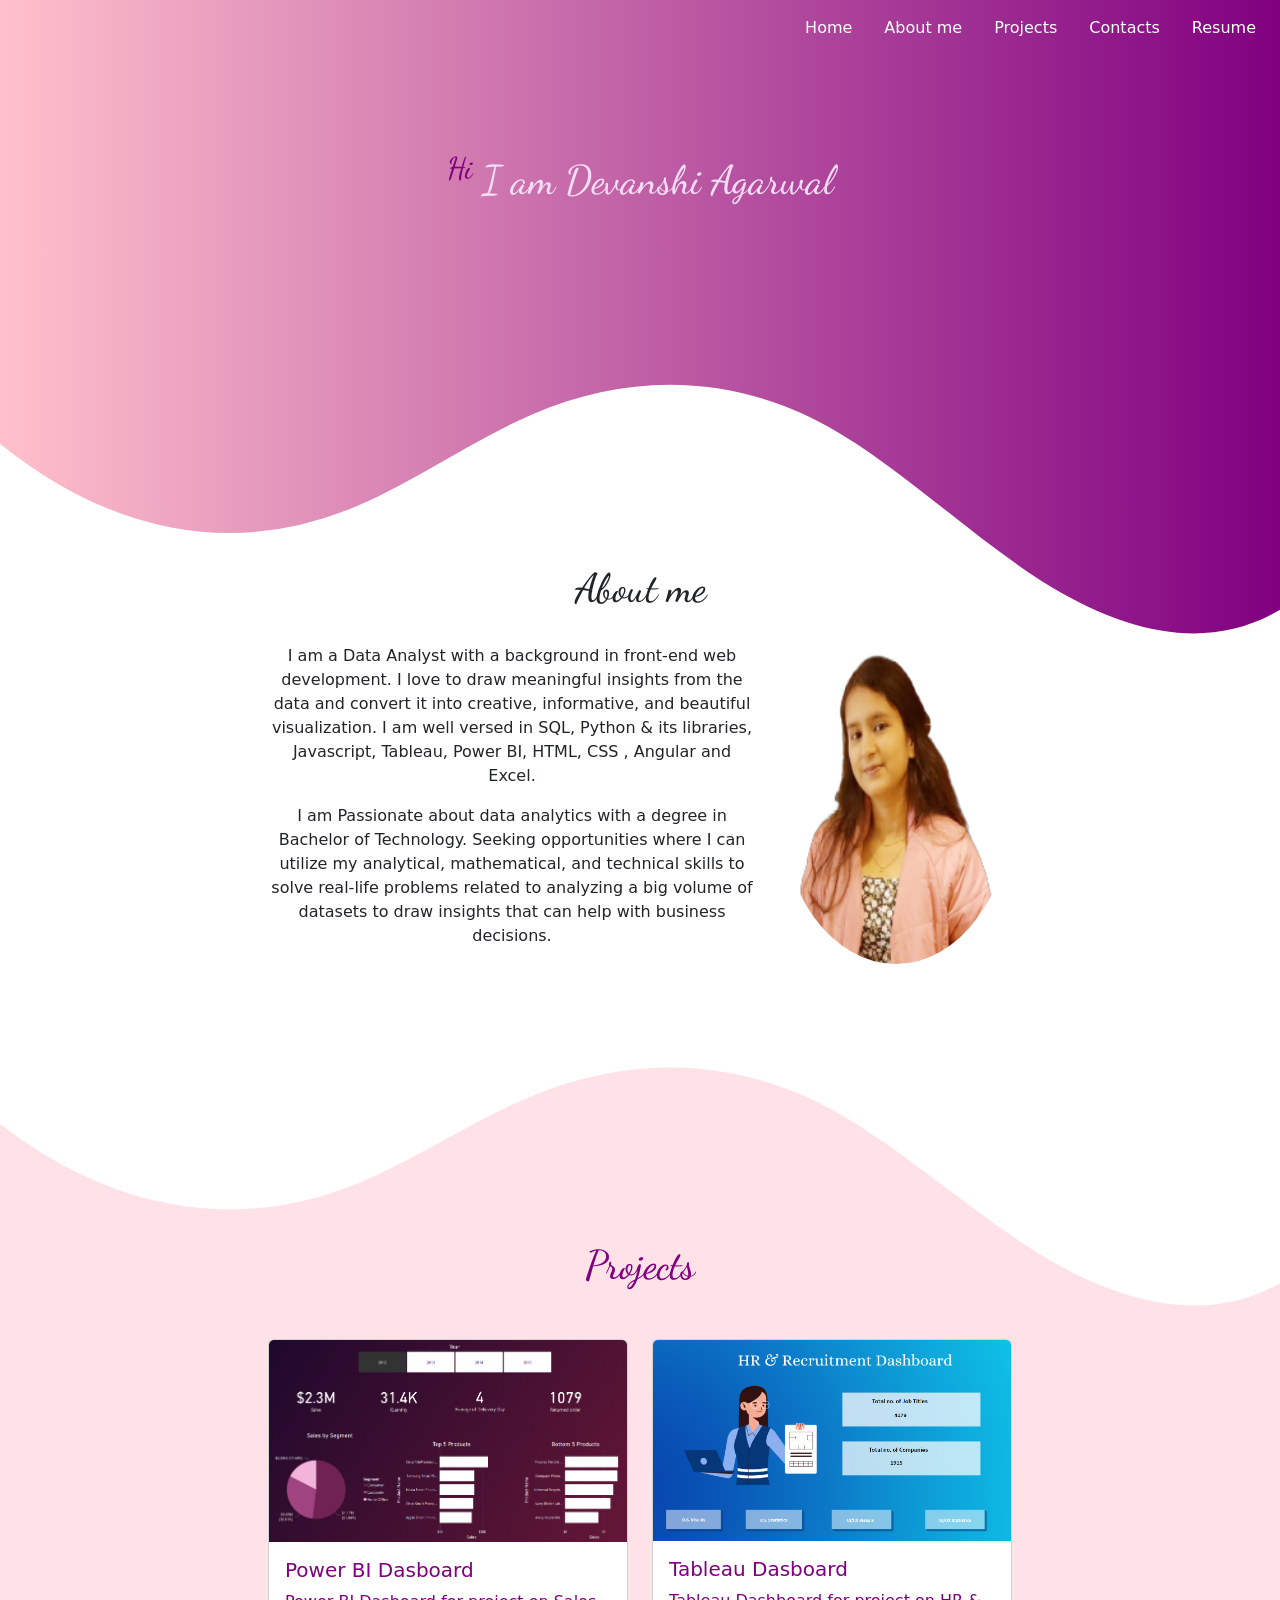
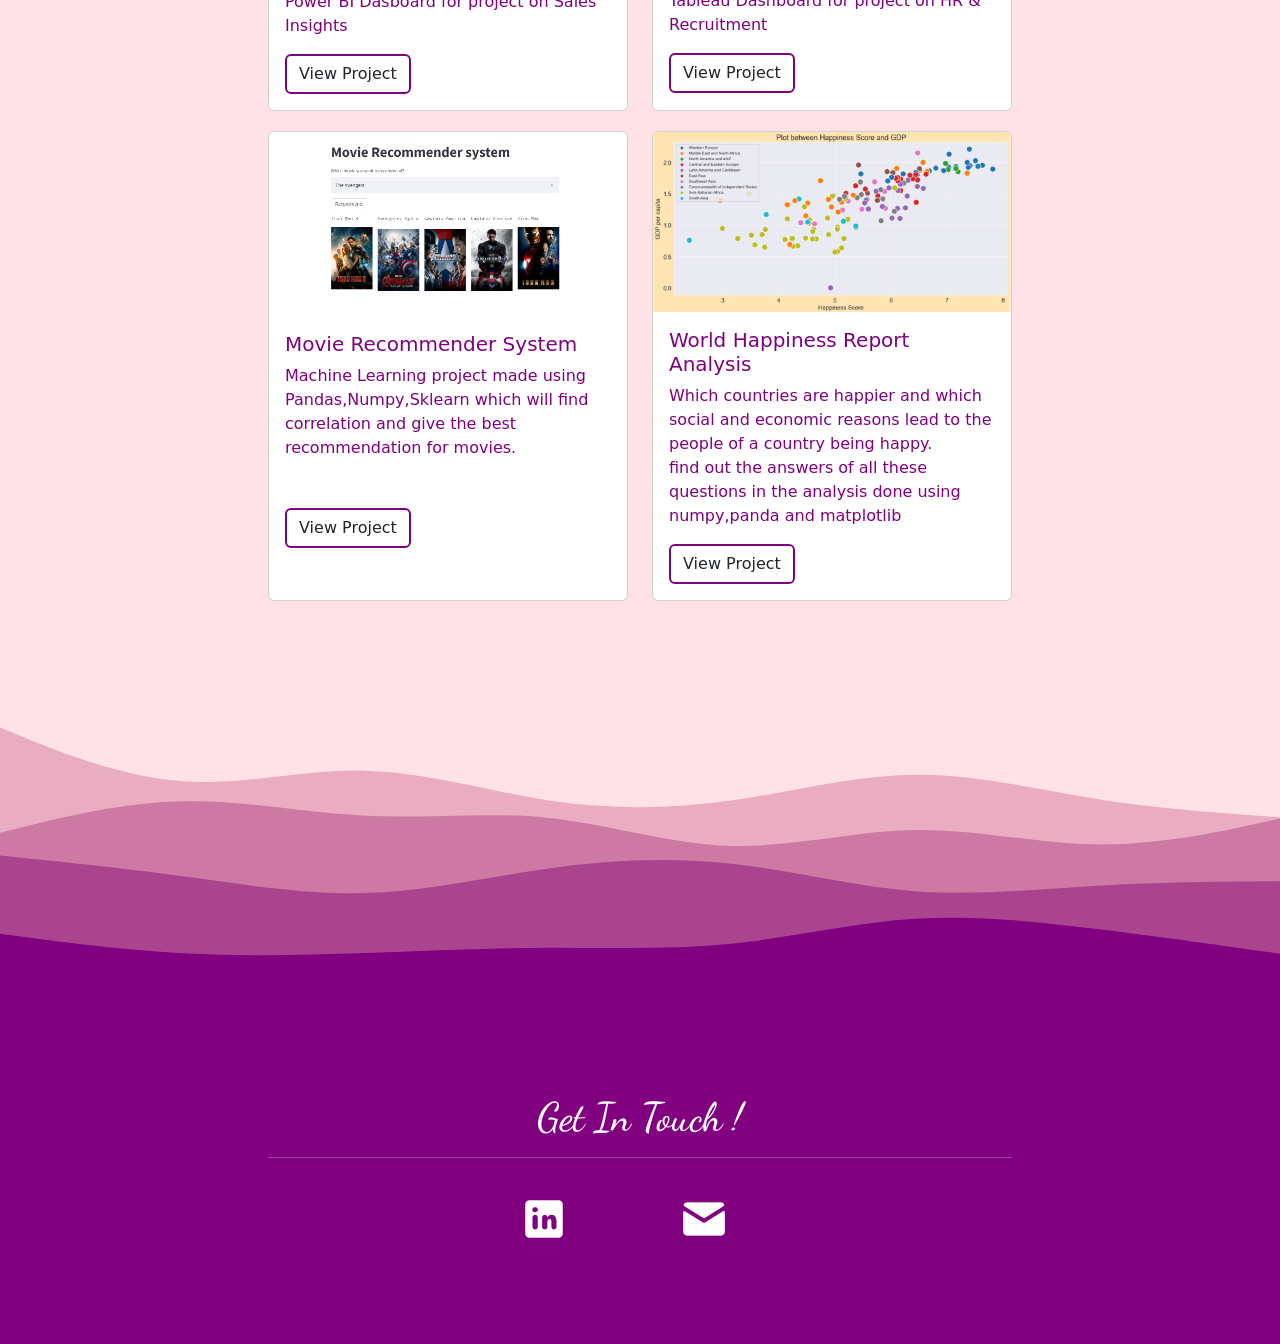
==== index.html @ b42342db "Initial Commit" ====
<!DOCTYPE html>
<html lang="en">
  <head>
    <meta charset="UTF-8" />
    <meta http-equiv="X-UA-Compatible" content="IE=edge" />
    <meta name="viewport" content="width=device-width, initial-scale=1.0" />
    <title>Document</title>
    <link href="https://cdn.jsdelivr.net/npm/bootstrap@5.1.3/dist/css/bootstrap.min.css" rel="stylesheet"
    integrity="sha384-1BmE4kWBq78iYhFldvKuhfTAU6auU8tT94WrHftjDbrCEXSU1oBoqyl2QvZ6jIW3" crossorigin="anonymous" />
    <link rel="preconnect" href="https://fonts.googleapis.com">
    <link rel="preconnect" href="https://fonts.gstatic.com" crossorigin>
    <link href="https://fonts.googleapis.com/css2?family=Poppins:wght@500&display=swap" rel="stylesheet">
    <link rel="stylesheet" href="style1.css">
    <link rel="preconnect" href="https://fonts.googleapis.com">
    <link rel="preconnect" href="https://fonts.gstatic.com" crossorigin>
    <link href="https://fonts.googleapis.com/css2?family=Lobster&display=swap" rel="stylesheet">
    <link rel="preconnect" href="https://fonts.googleapis.com">
    <link rel="preconnect" href="https://fonts.gstatic.com" crossorigin>
    <link href="https://fonts.googleapis.com/css2?family=Dancing+Script:wght@600&display=swap" rel="stylesheet">
    <link rel="preconnect" href="https://fonts.googleapis.com">
    <link rel="preconnect" href="https://fonts.googleapis.com">
    <link rel="preconnect" href="https://fonts.googleapis.com">
    <link rel="preconnect" href="https://fonts.googleapis.com">
<link rel="preconnect" href="https://fonts.gstatic.com" crossorigin>
<link href="https://fonts.googleapis.com/css2?family=Bungee&family=Mukta:wght@200&display=swap" rel="stylesheet">
  </head>
  <body>

    <nav id="navbar-example2" class="navbar navbar-expand-lg navbar-light bg-light  purple " style="color: black;">

        <button class="navbar-toggler" type="button" data-bs-toggle="collapse" data-bs-target="#navbarSupportedContent"
            aria-controls="navbarSupportedContent" aria-expanded="false" aria-label="Toggle navigation">
            <span class="navbar-toggler-icon"></span>
        </button>
        <!-- <a class="navbar-brand" href="#" style="width: 50%;">   <img  src="sign-removebg-preview.png" alt="Card image cap" style="width: 50%;"></a> -->
        <div class="collapse navbar-collapse flex-row-reverse" id="navbarSupportedContent">
            
            <ul class="nav  me-2">
                <li class="nav-item active">

                    <a class="nav-link" href="#" style="color: white;">Home </a>
                </li>
                <li class="nav-item ">
                    <a class="nav-link" href="#About" style="color: white;">About me</a>
                </li>
                <li class="nav-item ">
                    <a class="nav-link" href="#Projects" style="color: white;">Projects</a>
                </li>
                <li class="nav-item  ">
                    <a class="nav-link" href="#Contacts" style="color: white;">Contacts</a>
                </li>
                <li class="nav-item ">
                    <a class="nav-link" href="Devanshi_Resume.pdf" target="_blank" style="color: white;">Resume</a>
                </li>
            </ul>
        </div>
      
    </nav>

    <section class="purple" style="min-height: 600px;">
      <h1 style="font-family: 'Dancing Script', cursive; color: #f5dcf5;" ><sup style="color: #800080;">Hi</sup>  I am Devanshi Agarwal</h1>
      <p> 
    
       
         <!-- <h3  style=" font-family: 'Bungee', cursive;
         font-family: 'Mukta', sans-serif;"> <b> A Data Analyst and a Web Developer</b></h3> -->
    </p>
   
      <div class="custom-shape-divider-bottom-1652793321">
        <svg data-name="Layer 1" xmlns="http://www.w3.org/2000/svg" viewBox="0 0 1200 120" preserveAspectRatio="none">
            <path d="M985.66,92.83C906.67,72,823.78,31,743.84,14.19c-82.26-17.34-168.06-16.33-250.45.39-57.84,11.73-114,31.07-172,41.86A600.21,600.21,0,0,1,0,27.35V120H1200V95.8C1132.19,118.92,1055.71,111.31,985.66,92.83Z" class="shape-fill"></path>
        </svg>
    </div>
    </section>

    <section  id="About" style="margin-top: -15%;">
        <div class="container">
            <h1 class="section-heading" style="text-align: center;font-family: 'Dancing Script', cursive;">About me</h1>
            <!-- <hr class="light"> -->
            <br>
            <div class="row">
               
               








                <div class="col-lg-8  text-center">

                    <p>I am a Data Analyst with a background in front-end web development. I love to draw meaningful insights from the data and convert it into creative, informative, and beautiful visualization. I am well versed in SQL, Python & its libraries, Javascript, Tableau, Power BI, HTML, CSS , Angular and Excel.
                      
                        </p>
                    <p>I am Passionate about data analytics with a degree in Bachelor of Technology. Seeking opportunities where I can
utilize my analytical, mathematical, and technical skills to solve real-life problems related to analyzing a big
volume of datasets to draw insights that can help with business decisions. </p>
                </div>
                <div class="col-lg-4 text-center" id="pic"> <img src="Devanshi_image-removebg-preview.png" class="img-fluid" alt=""  style="border-radius: 50%; height: 100%;"></div>
            </div>
        </div>
     
      </section>

    <section style="background-color: #ffe2e7; min-height: 600px;" id="Projects">
        <div class="container" style="margin-top: 10%;">
          
                <div class="col-lg-12 text-center">
                    <h1 class="section-heading" style="color: #800080;font-family: 'Dancing Script', cursive;">Projects</h1>
                 
                </div>

                
            <div class="row " style="margin-top:50px;">
               

                <div class="col col-lg-6  d-flex justify-content-center justify-content-md-start"
                    style="margin-bottom: 20px;">
                    <div class="card" style="width: 100%; align-items: center; color: #800080;">
                        <img class="card-img-top" src="powerbi.png"
                            alt="Card image cap">
                        <div class="card-body" >
                            <h5 class="card-title">Power BI Dasboard</h5>
                            <p class="card-text">Power BI Dasboard for project on Sales Insights</p>
                            <a href="sales1.pdf"
                                class="btn btn-style " target="_blank">View Project</a>
                        </div>
                    </div>
                </div>
                
                <div class="col col-lg-6  d-flex justify-content-center justify-content-md-start"
                    style="margin-bottom: 20px;">
                    <div class="card" style="width: 100% ; color: #800080;">
                        <img class="card-img-top" src="tableau.png"
                            alt="Card image cap">
                        <div class="card-body">
                            <h5 class="card-title">Tableau Dasboard</h5>
                            <p class="card-text">Tableau Dashboard for project on HR & Recruitment</p>
                          
                           
                            <a href="https://public.tableau.com/app/profile/dev4703/viz/HRRecruitmentDashboard/Home?publish=yes"
                                class="btn btn-style" target="_blank">View Project</a>
                        </div>
                    </div>
                </div>
                  <div class="col col-lg-6  d-flex justify-content-center justify-content-md-start"
                    style="margin-bottom: 20px;">
                    <div class="card" style="color: #800080;" >
                        <img class="card-img-top" src="movierecommendor.png"
                            alt="Card image cap" style=" display: block;
                            margin-left: auto;
                            margin-right: auto;
                            width: 78%; ;" >
                        <div class="card-body" >
                            <h5 class="card-title">Movie Recommender System</h5>
                            <p class="card-text">Machine Learning project made using Pandas,Numpy,Sklearn which will find correlation and give the best recommendation for movies.</p>
                           
                           
                            <a href="https://movie-recommendation30.herokuapp.com/"
                                class="btn btn-style" target="_blank" style="margin-bottom: -24%;">View Project</a>
                        </div>
                    </div>
                </div>
                <div class="col col-lg-6  d-flex justify-content-center justify-content-md-start"
                style="margin-bottom: 20px;">
                <div class="card" style="color: #800080;" >
                    <img class="card-img-top" src="numpy.png"
                        alt="Card image cap" style="width: 100%;">
                    <div class="card-body">
                        <h5 class="card-title">World Happiness Report Analysis</h5>
                        <p class="card-text">Which countries are happier and which social and economic reasons lead to the people of a country being happy.<br>find out the answers of all these questions in the analysis done using numpy,panda and matplotlib</p>
                       
                       
                        <a href="https://movie-recommendation30.herokuapp.com/"
                            class="btn btn-style" target="_blank">View Project</a>
                    </div>
                </div>
            </div>
              
              
         
            </div>
        </div>

  
        <div class="custom-shape-divider-top-1652793621">
            <svg data-name="Layer 1" xmlns="http://www.w3.org/2000/svg" viewBox="0 0 1200 120" preserveAspectRatio="none">
                <path d="M321.39,56.44c58-10.79,114.16-30.13,172-41.86,82.39-16.72,168.19-17.73,250.45-.39C823.78,31,906.67,72,985.66,92.83c70.05,18.48,146.53,26.09,214.34,3V0H0V27.35A600.21,600.21,0,0,0,321.39,56.44Z" class="shape-fill"></path>
            </svg>
        </div>
      </section>
  
    
 

    <div class="spacer layer1" style="margin-top: -10%;"></div>
  
    <section style="background-color: #800080; min-height: 30px" id="Contacts">
        <div class="container">
            <div class="row" style="color: white;">
                <div class="col-lg-12 col-lg-offset-2 text-center">
                    <h1 class="section-heading" style="font-family: 'Dancing Script', cursive;">Get In Touch !</h1>
                    <hr class="primary">
                </div>
            </div>
            <div class="row" style="margin-top:20px;">
                <div class="col-3"></div>
                <!-- <div class="col-2 text-center">

                    <!-- <a href="https://github.com/devanshiagarwal1034" target="_blank"><img src="github.png" srcset=""></a>
                </div> -->
                <div class="col-3 text-center">

                    <a href="https://www.linkedin.com/in/devanshi-agarwal-23303223a/" target="_blank"><img
                            src="linkedinIcon.png" alt="" srcset="" style="width: 50px;"></a>
                </div>
                <!--div class="col-lg-1 text-center">
                        <a class="fa fa-phone fa-3x wow bounceIn"></i>
                    </div-->
                <div class="col-2 text-center">

                    <a href="mailto:devanshiagarwal1034@gmail.com"> <img src="mailicon.png" alt=""
                            style="width: 50px;"></a>
                </div>
            </div>


        </div>
   
      </section>
  
  </body>
</html>
---- style1.css ----
body
        {
            background:white;
        }

        section
        {
            position: relative;
            display: flex;
            flex-direction: column;
            align-items: center;
            /* min-height: 600px; */
            padding: 100px 20vw;
         



        }

        .purple  {
            background: #800080;  /* fallback for old browsers */
    background: -webkit-linear-gradient(to right, #ffe2e7, #800080);  /* Chrome 10-25, Safari 5.1-6 */
    background: linear-gradient(to right, #ffc0cb, #800080); /* W3C, IE 10+/ Edge, Firefox 16+, Chrome 26+, Opera 12+, Safari 7+ */

        }

        .custom-shape-divider-bottom-1652793321 {
    position: absolute;
    bottom: 0;
    left: 0;
    width: 100%;
    overflow: hidden;
    line-height: 0;
}

.custom-shape-divider-bottom-1652793321 svg {
    position: relative;
    display: block;
    width: calc(101% + 1.3px);
    height: 275px;
}

.custom-shape-divider-bottom-1652793321 .shape-fill {
    fill: #FFFFFF;
}

.custom-shape-divider-top-1652793621 {
    position: absolute;
    top: 0;
    left: 0;
    width: 100%;
    overflow: hidden;
    line-height: 0;
}

.custom-shape-divider-top-1652793621 svg {
    position: relative;
    display: block;
    width: calc(101% + 1.3px);
    height: 263px;
}

.custom-shape-divider-top-1652793621 .shape-fill {
    fill: #FFFFFF;
}

.custom-shape-divider-top1-1652793621 {
    position: absolute;
    top: 0;
    left: 0;
    width: 100%;
    overflow: hidden;
    line-height: 0;
}

.custom-shape-divider-top1-1652793621 svg {
    position: relative;
    display: block;
    width: calc(101% + 1.3px);
    height: 263px;
}

.custom-shape-divider-top1-1652793621 .shape-fill {
    fill: #800080;
}
.spacer {
    aspect-ratio: 960/300;
    width: 100%;
    background-repeat: no-repeat;
    background-position: center;
    background-size: cover;
}

.layer1 {
    background-image: url('./layered-waves-haikei.svg');
}




.btn-style 
{
  border:2px solid #800080 ;
}

.btn-style:hover{
    background-color: #800080;
    color: white;
}
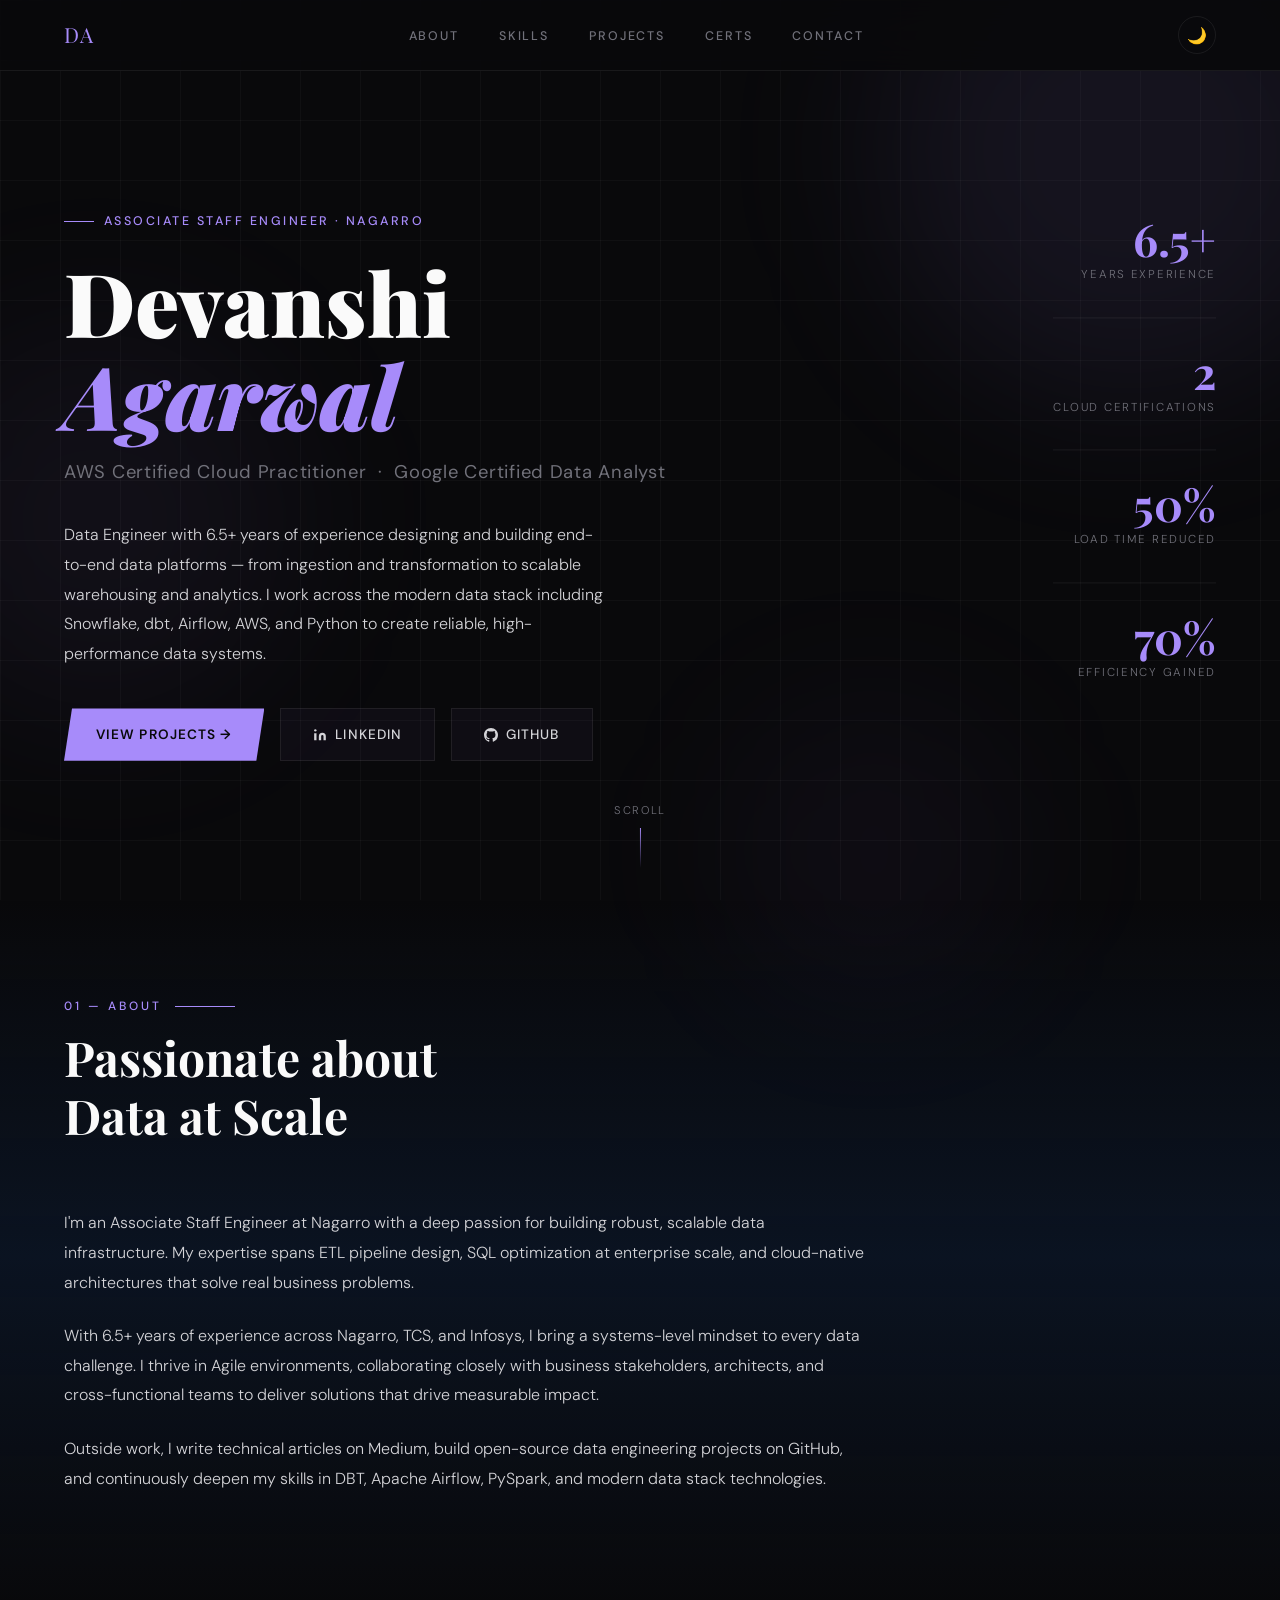
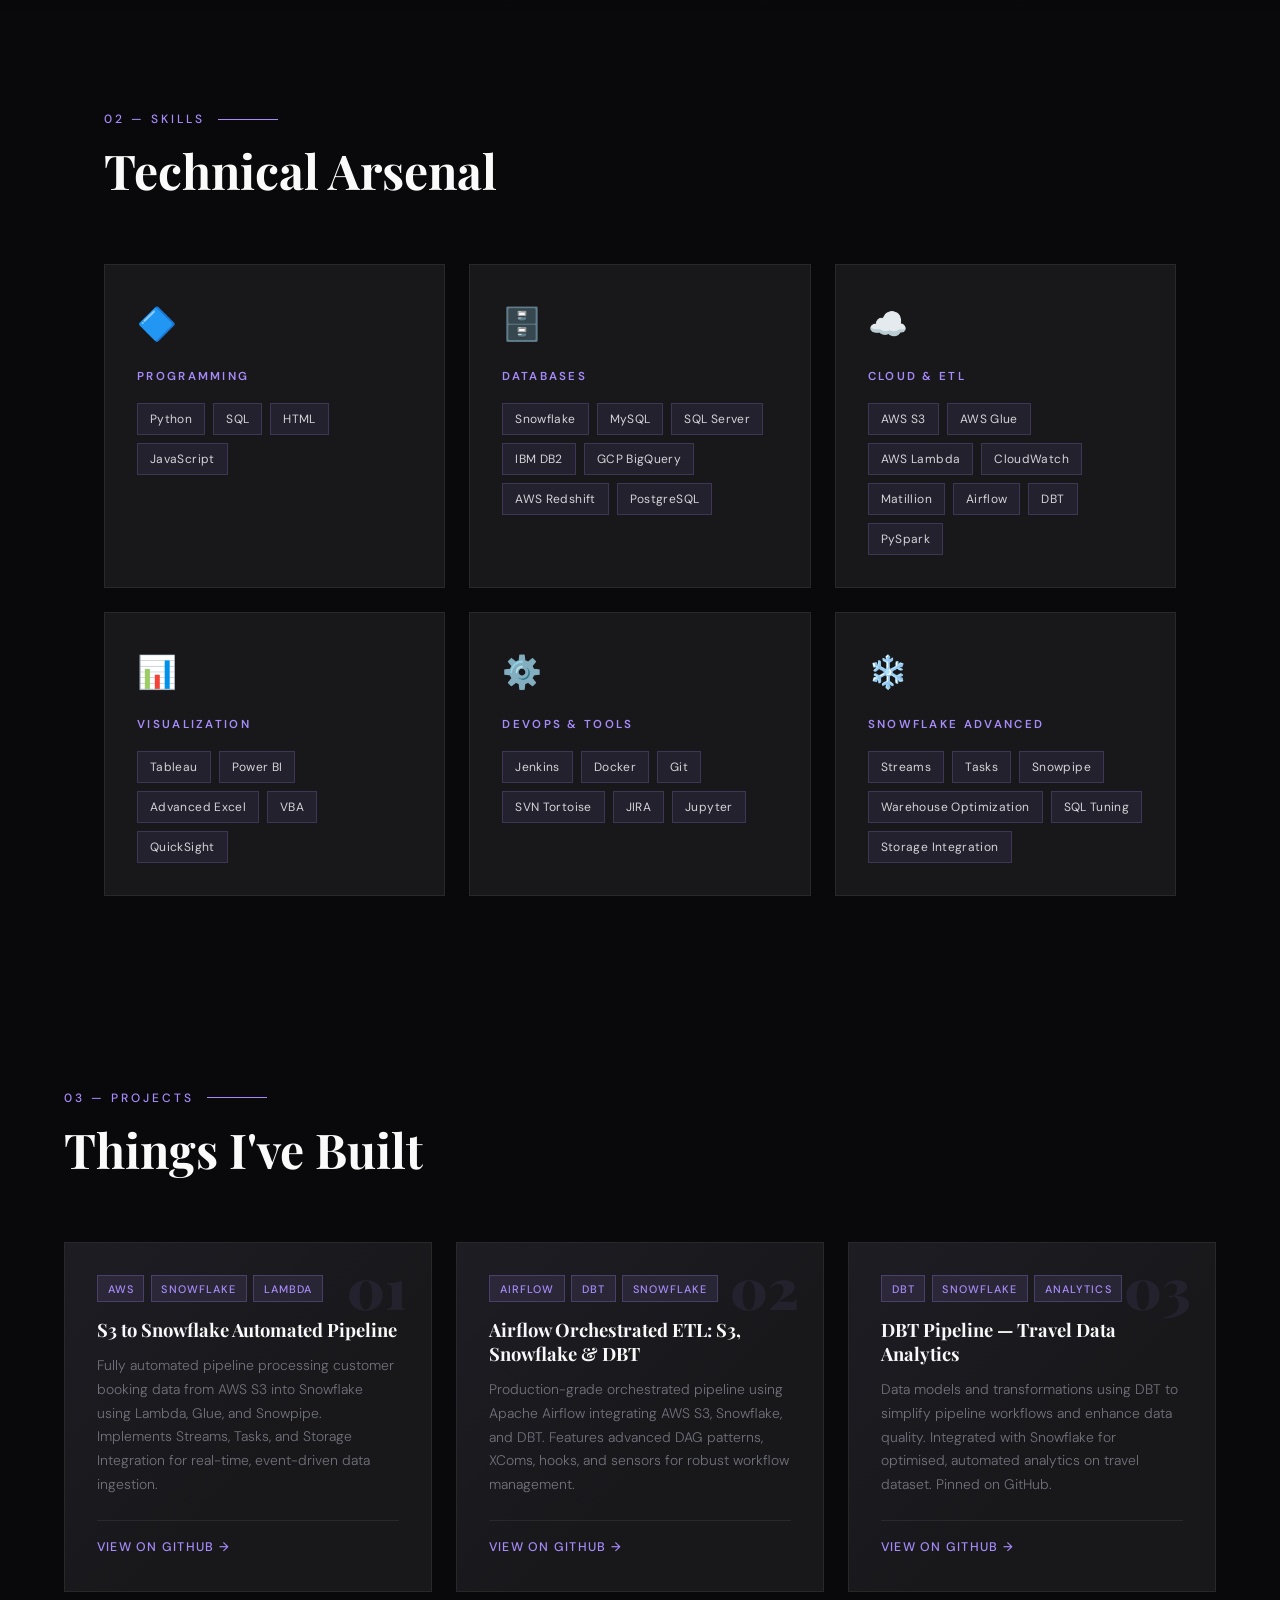
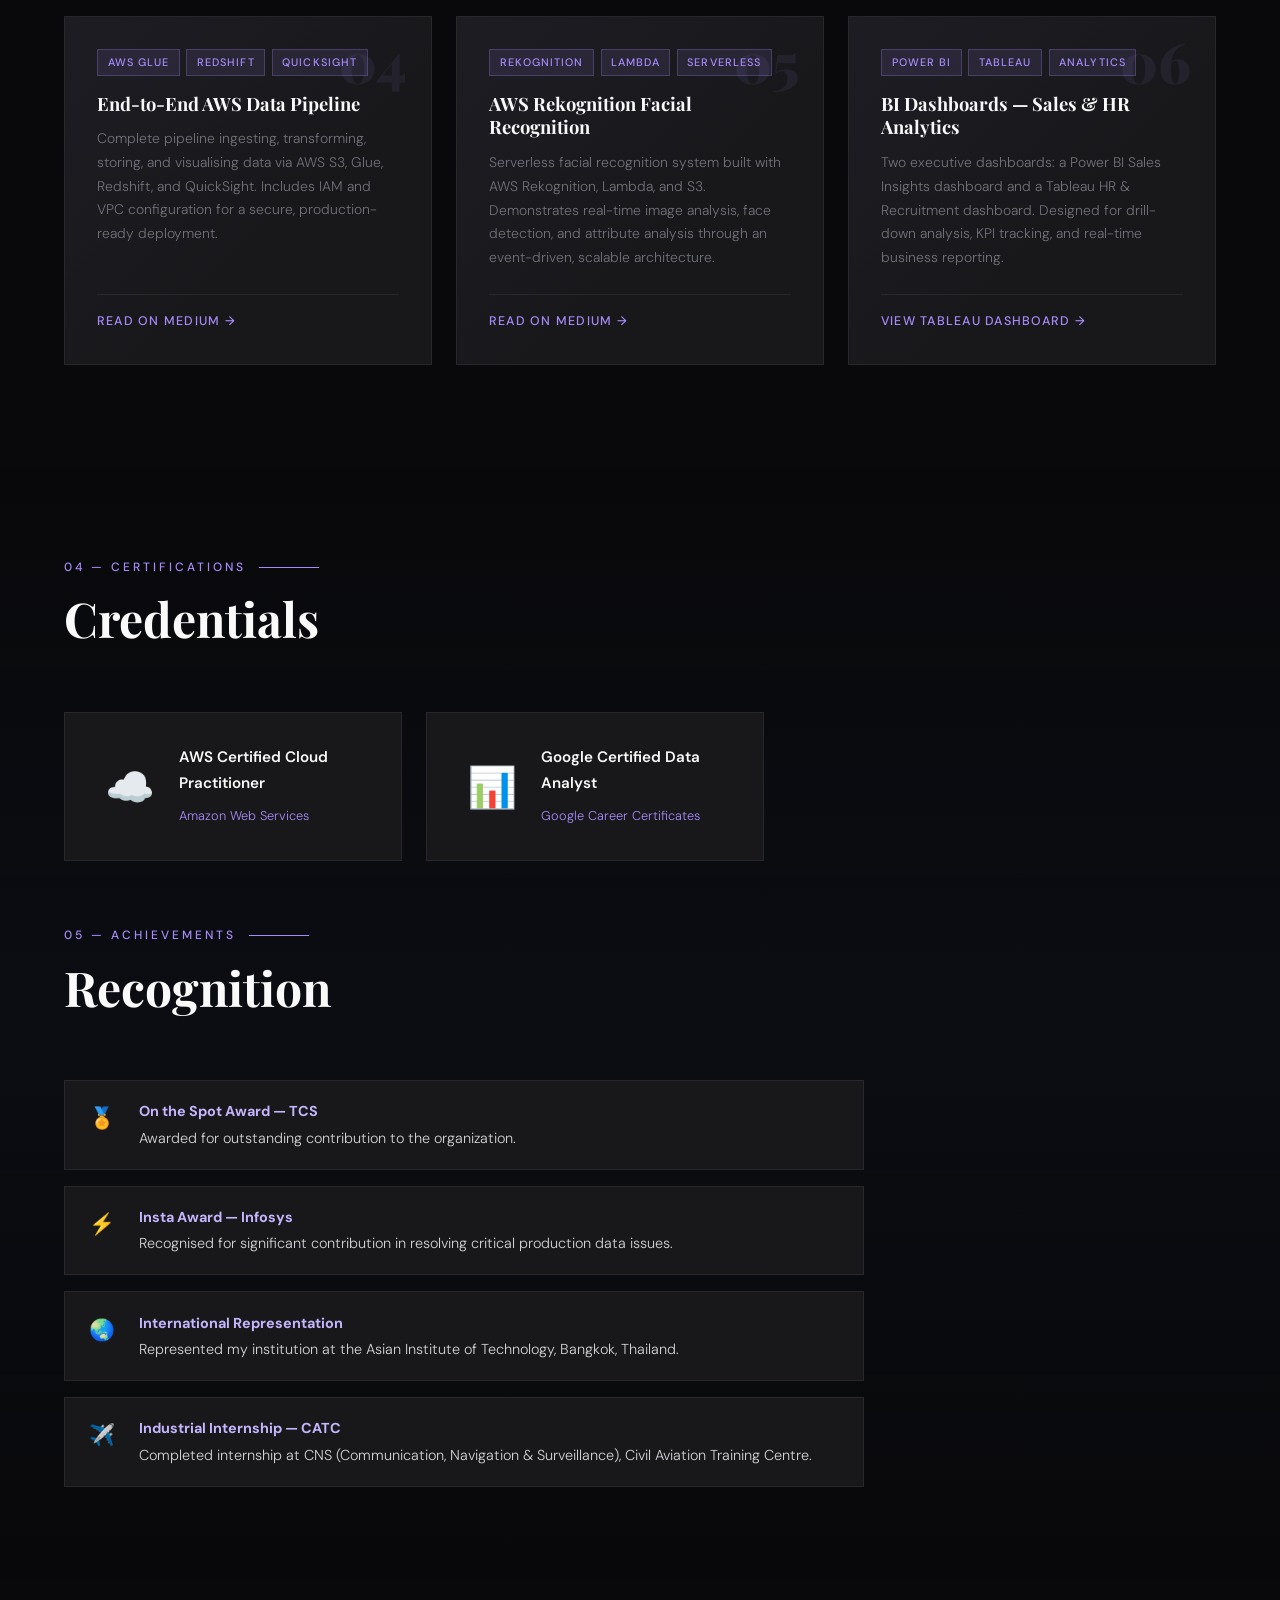
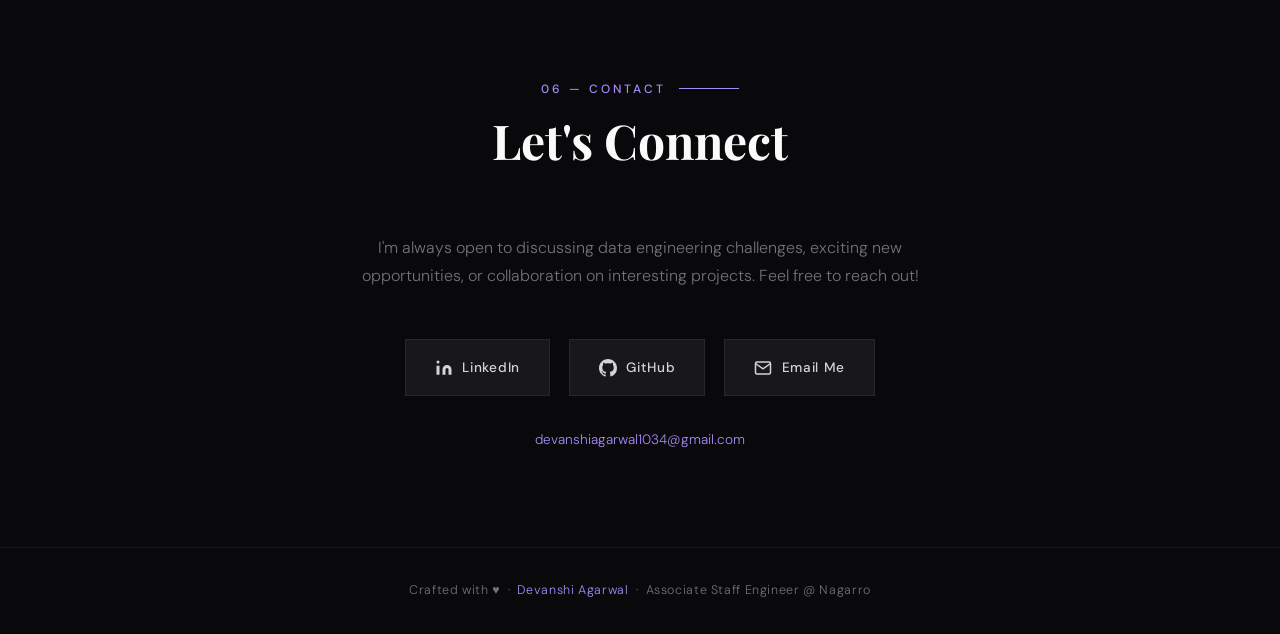
==== commit 62fa4441: "Rename devanshi_portfolio (2).html to index.html" ====
--- a/index.html
+++ b/index.html
@@ -1,235 +1,1165 @@
-<!DOCTYPE html>
-<html lang="en">
-  <head>
-    <meta charset="UTF-8" />
-    <meta http-equiv="X-UA-Compatible" content="IE=edge" />
-    <meta name="viewport" content="width=device-width, initial-scale=1.0" />
-    <title>Document</title>
-    <link href="https://cdn.jsdelivr.net/npm/bootstrap@5.1.3/dist/css/bootstrap.min.css" rel="stylesheet"
-    integrity="sha384-1BmE4kWBq78iYhFldvKuhfTAU6auU8tT94WrHftjDbrCEXSU1oBoqyl2QvZ6jIW3" crossorigin="anonymous" />
-    <link rel="preconnect" href="https://fonts.googleapis.com">
-    <link rel="preconnect" href="https://fonts.gstatic.com" crossorigin>
-    <link href="https://fonts.googleapis.com/css2?family=Poppins:wght@500&display=swap" rel="stylesheet">
-    <link rel="stylesheet" href="style1.css">
-    <link rel="preconnect" href="https://fonts.googleapis.com">
-    <link rel="preconnect" href="https://fonts.gstatic.com" crossorigin>
-    <link href="https://fonts.googleapis.com/css2?family=Lobster&display=swap" rel="stylesheet">
-    <link rel="preconnect" href="https://fonts.googleapis.com">
-    <link rel="preconnect" href="https://fonts.gstatic.com" crossorigin>
-    <link href="https://fonts.googleapis.com/css2?family=Dancing+Script:wght@600&display=swap" rel="stylesheet">
-    <link rel="preconnect" href="https://fonts.googleapis.com">
-    <link rel="preconnect" href="https://fonts.googleapis.com">
-    <link rel="preconnect" href="https://fonts.googleapis.com">
-    <link rel="preconnect" href="https://fonts.googleapis.com">
-<link rel="preconnect" href="https://fonts.gstatic.com" crossorigin>
-<link href="https://fonts.googleapis.com/css2?family=Bungee&family=Mukta:wght@200&display=swap" rel="stylesheet">
-  </head>
-  <body>
-
-    <nav id="navbar-example2" class="navbar navbar-expand-lg navbar-light bg-light  purple " style="color: black;">
-
-        <button class="navbar-toggler" type="button" data-bs-toggle="collapse" data-bs-target="#navbarSupportedContent"
-            aria-controls="navbarSupportedContent" aria-expanded="false" aria-label="Toggle navigation">
-            <span class="navbar-toggler-icon"></span>
-        </button>
-        <!-- <a class="navbar-brand" href="#" style="width: 50%;">   <img  src="sign-removebg-preview.png" alt="Card image cap" style="width: 50%;"></a> -->
-        <div class="collapse navbar-collapse flex-row-reverse" id="navbarSupportedContent">
-            
-            <ul class="nav  me-2">
-                <li class="nav-item active">
-
-                    <a class="nav-link" href="#" style="color: white;">Home </a>
-                </li>
-                <li class="nav-item ">
-                    <a class="nav-link" href="#About" style="color: white;">About me</a>
-                </li>
-                <li class="nav-item ">
-                    <a class="nav-link" href="#Projects" style="color: white;">Projects</a>
-                </li>
-                <li class="nav-item  ">
-                    <a class="nav-link" href="#Contacts" style="color: white;">Contacts</a>
-                </li>
-                <li class="nav-item ">
-                    <a class="nav-link" href="Devanshi_Resume.pdf" target="_blank" style="color: white;">Resume</a>
-                </li>
-            </ul>
-        </div>
-      
-    </nav>
-
-    <section class="purple" style="min-height: 600px;">
-      <h1 style="font-family: 'Dancing Script', cursive; color: #f5dcf5;" ><sup style="color: #800080;">Hi</sup>  I am Devanshi Agarwal</h1>
-      <p> 
-    
-       
-         <!-- <h3  style=" font-family: 'Bungee', cursive;
-         font-family: 'Mukta', sans-serif;"> <b> A Data Analyst and a Web Developer</b></h3> -->
-    </p>
-   
-      <div class="custom-shape-divider-bottom-1652793321">
-        <svg data-name="Layer 1" xmlns="http://www.w3.org/2000/svg" viewBox="0 0 1200 120" preserveAspectRatio="none">
-            <path d="M985.66,92.83C906.67,72,823.78,31,743.84,14.19c-82.26-17.34-168.06-16.33-250.45.39-57.84,11.73-114,31.07-172,41.86A600.21,600.21,0,0,1,0,27.35V120H1200V95.8C1132.19,118.92,1055.71,111.31,985.66,92.83Z" class="shape-fill"></path>
-        </svg>
-    </div>
-    </section>
-
-    <section  id="About" style="margin-top: -15%;">
-        <div class="container">
-            <h1 class="section-heading" style="text-align: center;font-family: 'Dancing Script', cursive;">About me</h1>
-            <!-- <hr class="light"> -->
-            <br>
-            <div class="row">
-               
-               
-
-
-
-
-
-
-
-
-                <div class="col-lg-8  text-center">
-
-                    <p>I am a Data Analyst with a background in front-end web development. I love to draw meaningful insights from the data and convert it into creative, informative, and beautiful visualization. I am well versed in SQL, Python & its libraries, Javascript, Tableau, Power BI, HTML, CSS , Angular and Excel.
-                      
-                        </p>
-                    <p>I am Passionate about data analytics with a degree in Bachelor of Technology. Seeking opportunities where I can
-utilize my analytical, mathematical, and technical skills to solve real-life problems related to analyzing a big
-volume of datasets to draw insights that can help with business decisions. </p>
-                </div>
-                <div class="col-lg-4 text-center" id="pic"> <img src="Devanshi_image-removebg-preview.png" class="img-fluid" alt=""  style="border-radius: 50%; height: 100%;"></div>
-            </div>
-        </div>
-     
-      </section>
-
-    <section style="background-color: #ffe2e7; min-height: 600px;" id="Projects">
-        <div class="container" style="margin-top: 10%;">
-          
-                <div class="col-lg-12 text-center">
-                    <h1 class="section-heading" style="color: #800080;font-family: 'Dancing Script', cursive;">Projects</h1>
-                 
-                </div>
-
-                
-            <div class="row " style="margin-top:50px;">
-               
-
-                <div class="col col-lg-6  d-flex justify-content-center justify-content-md-start"
-                    style="margin-bottom: 20px;">
-                    <div class="card" style="width: 100%; align-items: center; color: #800080;">
-                        <img class="card-img-top" src="powerbi.png"
-                            alt="Card image cap">
-                        <div class="card-body" >
-                            <h5 class="card-title">Power BI Dasboard</h5>
-                            <p class="card-text">Power BI Dasboard for project on Sales Insights</p>
-                            <a href="sales1.pdf"
-                                class="btn btn-style " target="_blank">View Project</a>
-                        </div>
-                    </div>
-                </div>
-                
-                <div class="col col-lg-6  d-flex justify-content-center justify-content-md-start"
-                    style="margin-bottom: 20px;">
-                    <div class="card" style="width: 100% ; color: #800080;">
-                        <img class="card-img-top" src="tableau.png"
-                            alt="Card image cap">
-                        <div class="card-body">
-                            <h5 class="card-title">Tableau Dasboard</h5>
-                            <p class="card-text">Tableau Dashboard for project on HR & Recruitment</p>
-                          
-                           
-                            <a href="https://public.tableau.com/app/profile/dev4703/viz/HRRecruitmentDashboard/Home?publish=yes"
-                                class="btn btn-style" target="_blank">View Project</a>
-                        </div>
-                    </div>
-                </div>
-                  <div class="col col-lg-6  d-flex justify-content-center justify-content-md-start"
-                    style="margin-bottom: 20px;">
-                    <div class="card" style="color: #800080;" >
-                        <img class="card-img-top" src="movierecommendor.png"
-                            alt="Card image cap" style=" display: block;
-                            margin-left: auto;
-                            margin-right: auto;
-                            width: 78%; ;" >
-                        <div class="card-body" >
-                            <h5 class="card-title">Movie Recommender System</h5>
-                            <p class="card-text">Machine Learning project made using Pandas,Numpy,Sklearn which will find correlation and give the best recommendation for movies.</p>
-                           
-                           
-                            <a href="https://movie-recommendation30.herokuapp.com/"
-                                class="btn btn-style" target="_blank" style="margin-bottom: -24%;">View Project</a>
-                        </div>
-                    </div>
-                </div>
-                <div class="col col-lg-6  d-flex justify-content-center justify-content-md-start"
-                style="margin-bottom: 20px;">
-                <div class="card" style="color: #800080;" >
-                    <img class="card-img-top" src="numpy.png"
-                        alt="Card image cap" style="width: 100%;">
-                    <div class="card-body">
-                        <h5 class="card-title">World Happiness Report Analysis</h5>
-                        <p class="card-text">Which countries are happier and which social and economic reasons lead to the people of a country being happy.<br>find out the answers of all these questions in the analysis done using numpy,panda and matplotlib</p>
-                       
-                       
-                        <a href="https://movie-recommendation30.herokuapp.com/"
-                            class="btn btn-style" target="_blank">View Project</a>
-                    </div>
-                </div>
-            </div>
-              
-              
-         
-            </div>
-        </div>
-
-  
-        <div class="custom-shape-divider-top-1652793621">
-            <svg data-name="Layer 1" xmlns="http://www.w3.org/2000/svg" viewBox="0 0 1200 120" preserveAspectRatio="none">
-                <path d="M321.39,56.44c58-10.79,114.16-30.13,172-41.86,82.39-16.72,168.19-17.73,250.45-.39C823.78,31,906.67,72,985.66,92.83c70.05,18.48,146.53,26.09,214.34,3V0H0V27.35A600.21,600.21,0,0,0,321.39,56.44Z" class="shape-fill"></path>
-            </svg>
-        </div>
-      </section>
-  
-    
- 
-
-    <div class="spacer layer1" style="margin-top: -10%;"></div>
-  
-    <section style="background-color: #800080; min-height: 30px" id="Contacts">
-        <div class="container">
-            <div class="row" style="color: white;">
-                <div class="col-lg-12 col-lg-offset-2 text-center">
-                    <h1 class="section-heading" style="font-family: 'Dancing Script', cursive;">Get In Touch !</h1>
-                    <hr class="primary">
-                </div>
-            </div>
-            <div class="row" style="margin-top:20px;">
-                <div class="col-3"></div>
-                <!-- <div class="col-2 text-center">
-
-                    <!-- <a href="https://github.com/devanshiagarwal1034" target="_blank"><img src="github.png" srcset=""></a>
-                </div> -->
-                <div class="col-3 text-center">
-
-                    <a href="https://www.linkedin.com/in/devanshi-agarwal-23303223a/" target="_blank"><img
-                            src="linkedinIcon.png" alt="" srcset="" style="width: 50px;"></a>
-                </div>
-                <!--div class="col-lg-1 text-center">
-                        <a class="fa fa-phone fa-3x wow bounceIn"></i>
-                    </div-->
-                <div class="col-2 text-center">
-
-                    <a href="mailto:devanshiagarwal1034@gmail.com"> <img src="mailicon.png" alt=""
-                            style="width: 50px;"></a>
-                </div>
-            </div>
-
-
-        </div>
-   
-      </section>
-  
-  </body>
-</html>
+<!DOCTYPE html>
+<html lang="en">
+<head>
+  <meta charset="UTF-8"/>
+  <meta name="viewport" content="width=device-width, initial-scale=1.0"/>
+  <title>Devanshi Agarwal — Data Engineer</title>
+  <link href="https://fonts.googleapis.com/css2?family=Playfair+Display:ital,wght@0,400;0,700;0,900;1,400&family=DM+Sans:opsz,wght@9..40,300;9..40,400;9..40,500;9..40,600&display=swap" rel="stylesheet"/>
+  <style>
+    :root {
+      --navy:        #09090B;
+      --navy-mid:    #111113;
+      --navy-card:   #18181B;
+      --navy-border: rgba(255,255,255,0.07);
+      --gold:        #A78BFA;
+      --gold-light:  #C4B5FD;
+      --gold-dim:    rgba(167,139,250,0.10);
+      --white:       #FAFAFA;
+      --text:        #D4D4D8;
+      --text-muted:  #71717A;
+      --accent:      #A78BFA;
+      --accent-dim:  rgba(167,139,250,0.10);
+    }
+
+    [data-theme="light"] {
+      --navy:        #FAFAFA;
+      --navy-mid:    #F4F4F5;
+      --navy-card:   #FFFFFF;
+      --navy-border: rgba(0,0,0,0.08);
+      --gold:        #7C3AED;
+      --gold-light:  #6D28D9;
+      --gold-dim:    rgba(124,58,237,0.07);
+      --white:       #09090B;
+      --text:        #18181B;
+      --text-muted:  #71717A;
+      --accent:      #7C3AED;
+      --accent-dim:  rgba(124,58,237,0.07);
+    }
+
+    /* Theme toggle button */
+    .theme-toggle {
+      background: none;
+      border: 1px solid var(--navy-border);
+      color: var(--text-muted);
+      cursor: pointer;
+      width: 38px;
+      height: 38px;
+      border-radius: 50%;
+      display: flex;
+      align-items: center;
+      justify-content: center;
+      font-size: 1rem;
+      transition: all 0.3s;
+      flex-shrink: 0;
+    }
+
+    .theme-toggle:hover {
+      border-color: var(--gold);
+      color: var(--gold);
+      background: var(--gold-dim);
+    }
+
+    [data-theme="light"] body::before { display: none; }
+
+    [data-theme="light"] .orb-1,
+    [data-theme="light"] .orb-2,
+    [data-theme="light"] .orb-3 { display: none; }
+
+    [data-theme="light"] #about,
+    [data-theme="light"] #experience,
+    [data-theme="light"] #certifications { background: none; }
+
+    [data-theme="light"] nav {
+      background: rgba(250,250,250,0.92);
+      box-shadow: 0 1px 0 rgba(0,0,0,0.06);
+    }
+
+    *, *::before, *::after { margin: 0; padding: 0; box-sizing: border-box; }
+    html { scroll-behavior: smooth; font-size: 16px; }
+
+    body {
+      background: var(--navy);
+      color: var(--text);
+      font-family: 'DM Sans', sans-serif;
+      font-weight: 300;
+      line-height: 1.7;
+      overflow-x: hidden;
+    }
+
+    ::-webkit-scrollbar { width: 6px; }
+    ::-webkit-scrollbar-track { background: var(--navy); }
+    ::-webkit-scrollbar-thumb { background: var(--gold); border-radius: 3px; }
+
+    body::before {
+      content: '';
+      position: fixed;
+      inset: 0;
+      background-image:
+        linear-gradient(rgba(255,255,255,0.03) 1px, transparent 1px),
+        linear-gradient(90deg, rgba(255,255,255,0.03) 1px, transparent 1px);
+      background-size: 60px 60px;
+      pointer-events: none;
+      z-index: 0;
+    }
+
+    .orb {
+      position: fixed;
+      border-radius: 50%;
+      filter: blur(80px);
+      pointer-events: none;
+      z-index: 0;
+      animation: floatOrb 12s ease-in-out infinite;
+    }
+    .orb-1 { width: 500px; height: 500px; background: rgba(167,139,250,0.08); top: -100px; right: -100px; }
+    .orb-2 { width: 400px; height: 400px; background: rgba(167,139,250,0.05); bottom: 20%; left: -100px; animation-delay: 5s; }
+    .orb-3 { width: 300px; height: 300px; background: rgba(167,139,250,0.04); bottom: -100px; right: 20%; animation-delay: 8s; }
+
+    @keyframes floatOrb {
+      0%, 100% { transform: translateY(0) scale(1); }
+      50% { transform: translateY(-30px) scale(1.05); }
+    }
+
+    /* NAV */
+    nav {
+      position: fixed;
+      top: 0; left: 0; right: 0;
+      z-index: 1000;
+      padding: 1rem 4rem;
+      display: flex;
+      justify-content: space-between;
+      align-items: center;
+      background: rgba(9,9,11,0.92);
+      backdrop-filter: blur(20px);
+      border-bottom: 1px solid var(--navy-border);
+      transition: box-shadow 0.3s;
+    }
+
+    .nav-logo {
+      font-family: 'Playfair Display', serif;
+      font-size: 1.3rem;
+      color: var(--gold);
+      letter-spacing: 0.05em;
+      text-decoration: none;
+    }
+
+    .nav-links { display: flex; gap: 2.5rem; list-style: none; }
+
+    .nav-links a {
+      color: var(--text-muted);
+      text-decoration: none;
+      font-size: 0.78rem;
+      letter-spacing: 0.15em;
+      text-transform: uppercase;
+      font-weight: 500;
+      transition: color 0.3s;
+      position: relative;
+    }
+
+    .nav-links a::after {
+      content: '';
+      position: absolute;
+      bottom: -3px; left: 0; right: 0;
+      height: 1px;
+      background: var(--gold);
+      transform: scaleX(0);
+      transition: transform 0.3s;
+    }
+
+    .nav-links a:hover { color: var(--gold); }
+    .nav-links a:hover::after { transform: scaleX(1); }
+
+    /* HERO */
+    #hero {
+      min-height: 100vh;
+      display: flex;
+      align-items: center;
+      padding: 8rem 4rem 4rem;
+      position: relative;
+      z-index: 1;
+    }
+
+    .hero-content { max-width: 680px; }
+
+    .hero-tag {
+      display: inline-flex;
+      align-items: center;
+      gap: 0.6rem;
+      font-size: 0.78rem;
+      letter-spacing: 0.2em;
+      text-transform: uppercase;
+      color: var(--gold);
+      margin-bottom: 1.5rem;
+      font-weight: 500;
+      opacity: 0;
+      animation: fadeUp 0.8s ease forwards 0.1s;
+    }
+
+    .hero-tag::before {
+      content: '';
+      display: block;
+      width: 30px;
+      height: 1px;
+      background: var(--gold);
+    }
+
+    .hero-name {
+      font-family: 'Playfair Display', serif;
+      font-size: clamp(3rem, 7vw, 5.5rem);
+      font-weight: 900;
+      line-height: 1.05;
+      color: var(--white);
+      margin-bottom: 1rem;
+      opacity: 0;
+      animation: fadeUp 0.8s ease forwards 0.25s;
+    }
+
+    .hero-name span { color: var(--gold); font-style: italic; }
+
+    .hero-title {
+      font-size: 1.15rem;
+      color: var(--text-muted);
+      margin-bottom: 2rem;
+      font-weight: 400;
+      letter-spacing: 0.04em;
+      opacity: 0;
+      animation: fadeUp 0.8s ease forwards 0.4s;
+    }
+
+    .hero-desc {
+      font-size: 1rem;
+      line-height: 1.85;
+      color: var(--text);
+      max-width: 550px;
+      margin-bottom: 2.5rem;
+      opacity: 0;
+      animation: fadeUp 0.8s ease forwards 0.55s;
+    }
+
+    .hero-ctas {
+      display: flex;
+      gap: 1rem;
+      flex-wrap: wrap;
+      opacity: 0;
+      animation: fadeUp 0.8s ease forwards 0.7s;
+    }
+
+    .btn-primary {
+      display: inline-flex;
+      align-items: center;
+      gap: 0.5rem;
+      padding: 0.85rem 2rem;
+      background: var(--gold);
+      color: var(--navy);
+      text-decoration: none;
+      font-weight: 600;
+      font-size: 0.85rem;
+      letter-spacing: 0.08em;
+      text-transform: uppercase;
+      transition: all 0.3s;
+      clip-path: polygon(8px 0%, 100% 0%, calc(100% - 8px) 100%, 0% 100%);
+    }
+
+    .btn-primary:hover {
+      background: var(--gold-light);
+      transform: translateY(-2px);
+      box-shadow: 0 8px 30px rgba(167,139,250,0.3);
+    }
+
+    .btn-outline {
+      display: inline-flex;
+      align-items: center;
+      gap: 0.5rem;
+      padding: 0.85rem 2rem;
+      border: 1px solid var(--navy-border);
+      color: var(--text);
+      text-decoration: none;
+      font-weight: 500;
+      font-size: 0.85rem;
+      letter-spacing: 0.08em;
+      text-transform: uppercase;
+      transition: all 0.3s;
+      background: rgba(167,139,250,0.04);
+    }
+
+    .btn-outline:hover {
+      border-color: var(--gold);
+      color: var(--gold);
+      background: var(--gold-dim);
+    }
+
+    .hero-stats {
+      position: absolute;
+      right: 4rem;
+      top: 50%;
+      transform: translateY(-50%);
+      display: flex;
+      flex-direction: column;
+      gap: 2rem;
+      opacity: 0;
+      animation: fadeInRight 0.8s ease forwards 0.9s;
+    }
+
+    .stat-item { text-align: right; }
+
+    .stat-number {
+      font-family: 'Playfair Display', serif;
+      font-size: 2.8rem;
+      font-weight: 700;
+      color: var(--gold);
+      line-height: 1;
+    }
+
+    .stat-label {
+      font-size: 0.72rem;
+      letter-spacing: 0.15em;
+      text-transform: uppercase;
+      color: var(--text-muted);
+      margin-top: 0.2rem;
+    }
+
+    .stat-divider { width: 100%; height: 1px; background: var(--navy-border); }
+
+    .scroll-hint {
+      position: absolute;
+      bottom: 2rem;
+      left: 50%;
+      transform: translateX(-50%);
+      display: flex;
+      flex-direction: column;
+      align-items: center;
+      gap: 0.5rem;
+      color: var(--text-muted);
+      font-size: 0.7rem;
+      letter-spacing: 0.15em;
+      text-transform: uppercase;
+      animation: scrollBounce 2s ease-in-out infinite;
+      z-index: 1;
+    }
+
+    .scroll-hint::after {
+      content: '';
+      display: block;
+      width: 1px;
+      height: 40px;
+      background: linear-gradient(to bottom, var(--gold), transparent);
+    }
+
+    @keyframes scrollBounce {
+      0%, 100% { transform: translateX(-50%) translateY(0); }
+      50% { transform: translateX(-50%) translateY(8px); }
+    }
+
+    /* SECTIONS */
+    section {
+      padding: 6rem 4rem;
+      position: relative;
+      z-index: 1;
+    }
+
+    .section-header { margin-bottom: 4rem; }
+
+    .section-label {
+      font-size: 0.75rem;
+      letter-spacing: 0.25em;
+      text-transform: uppercase;
+      color: var(--gold);
+      font-weight: 500;
+      display: flex;
+      align-items: center;
+      gap: 0.8rem;
+      margin-bottom: 0.8rem;
+    }
+
+    .section-label::after {
+      content: '';
+      flex: 1;
+      max-width: 60px;
+      height: 1px;
+      background: var(--gold);
+    }
+
+    .section-title {
+      font-family: 'Playfair Display', serif;
+      font-size: clamp(2rem, 4vw, 3rem);
+      font-weight: 700;
+      color: var(--white);
+      line-height: 1.2;
+    }
+
+    /* ABOUT */
+    #about { background: linear-gradient(180deg, transparent, rgba(13,30,56,0.5), transparent); }
+
+    .about-grid {
+      display: grid;
+      grid-template-columns: 1fr;
+      gap: 2rem;
+      align-items: start;
+      max-width: 800px;
+    }
+
+    .about-text p {
+      color: var(--text);
+      margin-bottom: 1.5rem;
+      font-size: 1rem;
+      line-height: 1.85;
+    }
+
+    .about-highlights { display: flex; flex-direction: column; gap: 1rem; }
+
+    .highlight-item {
+      display: flex;
+      align-items: flex-start;
+      gap: 1rem;
+      padding: 1.2rem 1.5rem;
+      background: rgba(167,139,250,0.04);
+      border: 1px solid var(--navy-border);
+      border-left: 3px solid var(--gold);
+      transition: all 0.3s;
+    }
+
+    .highlight-item:hover { background: var(--gold-dim); transform: translateX(4px); }
+
+    .highlight-icon { font-size: 1.3rem; flex-shrink: 0; }
+
+    .highlight-text strong {
+      display: block;
+      color: var(--white);
+      font-size: 0.88rem;
+      font-weight: 600;
+      margin-bottom: 0.2rem;
+    }
+
+    .highlight-text span { font-size: 0.8rem; color: var(--text-muted); }
+
+    /* SKILLS */
+    #skills { max-width: 1200px; margin: 0 auto; }
+
+    .skills-grid {
+      display: grid;
+      grid-template-columns: repeat(auto-fit, minmax(260px, 1fr));
+      gap: 1.5rem;
+    }
+
+    .skill-card {
+      padding: 2rem;
+      background: var(--navy-card);
+      border: 1px solid var(--navy-border);
+      transition: all 0.3s;
+      position: relative;
+      overflow: hidden;
+    }
+
+    .skill-card::before {
+      content: '';
+      position: absolute;
+      top: 0; left: 0; right: 0;
+      height: 2px;
+      background: linear-gradient(90deg, var(--gold), transparent);
+      transform: scaleX(0);
+      transform-origin: left;
+      transition: transform 0.4s;
+    }
+
+    .skill-card:hover { border-color: rgba(167,139,250,0.4); transform: translateY(-4px); box-shadow: 0 20px 40px rgba(0,0,0,0.3); }
+    .skill-card:hover::before { transform: scaleX(1); }
+
+    .skill-card-icon { font-size: 2rem; margin-bottom: 1rem; }
+    .skill-card-title { font-size: 0.72rem; letter-spacing: 0.2em; text-transform: uppercase; color: var(--gold); font-weight: 600; margin-bottom: 1rem; }
+
+    .skill-tags { display: flex; flex-wrap: wrap; gap: 0.5rem; }
+
+    .skill-tag {
+      padding: 0.3rem 0.75rem;
+      font-size: 0.75rem;
+      background: rgba(167,139,250,0.08);
+      border: 1px solid rgba(167,139,250,0.2);
+      color: var(--text);
+      letter-spacing: 0.03em;
+      font-weight: 400;
+      transition: all 0.2s;
+    }
+
+    .skill-tag:hover { background: var(--gold-dim); color: var(--gold-light); border-color: var(--gold); }
+
+    /* EXPERIENCE */
+    #experience { background: linear-gradient(180deg, transparent, rgba(17,24,39,0.3), transparent); }
+
+    .experience-inner { max-width: 900px; }
+
+    .exp-item {
+      display: grid;
+      grid-template-columns: 140px 1fr;
+      gap: 3rem;
+      margin-bottom: 4rem;
+      position: relative;
+    }
+
+    .exp-item::after {
+      content: '';
+      position: absolute;
+      left: 139px;
+      top: 20px;
+      bottom: -4rem;
+      width: 1px;
+      background: linear-gradient(to bottom, var(--gold), transparent);
+    }
+
+    .exp-item:last-child::after { display: none; }
+
+    .exp-meta { text-align: right; padding-top: 0.2rem; }
+
+    .exp-date {
+      font-size: 0.75rem;
+      letter-spacing: 0.1em;
+      color: var(--gold);
+      font-weight: 500;
+      text-transform: uppercase;
+      display: block;
+      margin-bottom: 0.4rem;
+      line-height: 1.6;
+    }
+
+    .exp-company-side { font-size: 0.8rem; color: var(--text-muted); }
+
+    .exp-dot {
+      position: absolute;
+      left: 131px;
+      top: 12px;
+      width: 18px;
+      height: 18px;
+      border: 2px solid var(--gold);
+      background: var(--navy);
+      border-radius: 50%;
+      display: flex;
+      align-items: center;
+      justify-content: center;
+    }
+
+    .exp-dot::before {
+      content: '';
+      width: 6px;
+      height: 6px;
+      background: var(--gold);
+      border-radius: 50%;
+    }
+
+    .exp-role {
+      font-family: 'Playfair Display', serif;
+      font-size: 1.4rem;
+      font-weight: 700;
+      color: var(--white);
+      margin-bottom: 0.3rem;
+    }
+
+    .exp-company-name {
+      font-size: 0.88rem;
+      color: var(--gold);
+      font-weight: 500;
+      margin-bottom: 1.2rem;
+      letter-spacing: 0.05em;
+    }
+
+    .exp-bullets { list-style: none; display: flex; flex-direction: column; gap: 0.75rem; }
+
+    .exp-bullets li {
+      font-size: 0.9rem;
+      color: var(--text);
+      display: flex;
+      gap: 0.75rem;
+      align-items: flex-start;
+      line-height: 1.6;
+    }
+
+    .exp-bullets li::before { content: '▸'; color: var(--gold); flex-shrink: 0; }
+    .exp-highlight { color: var(--gold-light); font-weight: 500; }
+
+    /* PROJECTS */
+    .projects-grid {
+      display: grid;
+      grid-template-columns: repeat(auto-fit, minmax(320px, 1fr));
+      gap: 1.5rem;
+      max-width: 1200px;
+    }
+
+    .project-card {
+      background: var(--navy-card);
+      border: 1px solid var(--navy-border);
+      padding: 2rem;
+      transition: all 0.35s;
+      position: relative;
+      overflow: hidden;
+      display: flex;
+      flex-direction: column;
+    }
+
+    .project-card::before {
+      content: '';
+      position: absolute;
+      inset: 0;
+      background: linear-gradient(135deg, rgba(167,139,250,0.04) 0%, transparent 60%);
+      pointer-events: none;
+    }
+
+    .project-card:hover {
+      border-color: rgba(167,139,250,0.5);
+      transform: translateY(-6px);
+      box-shadow: 0 25px 50px rgba(0,0,0,0.4);
+    }
+
+    .project-number {
+      font-family: 'Playfair Display', serif;
+      font-size: 3.5rem;
+      font-weight: 900;
+      color: rgba(167,139,250,0.08);
+      line-height: 1;
+      position: absolute;
+      top: 1rem;
+      right: 1.5rem;
+    }
+
+    .project-tags { display: flex; flex-wrap: wrap; gap: 0.4rem; margin-bottom: 1rem; }
+
+    .project-tag {
+      padding: 0.2rem 0.6rem;
+      font-size: 0.68rem;
+      letter-spacing: 0.1em;
+      text-transform: uppercase;
+      background: var(--accent-dim);
+      color: var(--accent);
+      border: 1px solid rgba(167,139,250,0.25);
+      font-weight: 500;
+    }
+
+    .project-title {
+      font-family: 'Playfair Display', serif;
+      font-size: 1.15rem;
+      font-weight: 700;
+      color: var(--white);
+      margin-bottom: 0.75rem;
+      line-height: 1.3;
+    }
+
+    .project-desc {
+      font-size: 0.87rem;
+      color: var(--text-muted);
+      line-height: 1.7;
+      flex: 1;
+      margin-bottom: 1.5rem;
+    }
+
+    .project-link {
+      display: inline-flex;
+      align-items: center;
+      gap: 0.5rem;
+      font-size: 0.78rem;
+      color: var(--gold);
+      text-decoration: none;
+      letter-spacing: 0.1em;
+      text-transform: uppercase;
+      font-weight: 500;
+      transition: gap 0.2s;
+      border-top: 1px solid var(--navy-border);
+      padding-top: 1rem;
+    }
+
+    .project-link:hover { gap: 0.9rem; color: var(--gold-light); }
+
+    /* CERTIFICATIONS */
+    #certifications { background: linear-gradient(180deg, transparent, rgba(17,24,39,0.3), transparent); }
+
+    .certs-grid {
+      display: grid;
+      grid-template-columns: repeat(auto-fit, minmax(280px, 1fr));
+      gap: 1.5rem;
+      max-width: 700px;
+      margin-bottom: 4rem;
+    }
+
+    .cert-card {
+      padding: 2rem 2.5rem;
+      background: var(--navy-card);
+      border: 1px solid var(--navy-border);
+      display: flex;
+      align-items: center;
+      gap: 1.5rem;
+      transition: all 0.3s;
+    }
+
+    .cert-card:hover {
+      border-color: rgba(167,139,250,0.4);
+      transform: translateY(-3px);
+      box-shadow: 0 15px 40px rgba(0,0,0,0.2);
+    }
+
+    .cert-badge { font-size: 2.5rem; flex-shrink: 0; }
+
+    .cert-info strong { display: block; color: var(--white); font-size: 0.95rem; font-weight: 600; margin-bottom: 0.3rem; }
+    .cert-info span { font-size: 0.8rem; color: var(--gold); }
+
+    .achievements-list { display: flex; flex-direction: column; gap: 1rem; max-width: 800px; }
+
+    .achievement-item {
+      display: flex;
+      gap: 1.5rem;
+      align-items: flex-start;
+      padding: 1.2rem 1.5rem;
+      background: var(--navy-card);
+      border: 1px solid var(--navy-border);
+      transition: all 0.3s;
+    }
+
+    .achievement-item:hover { border-color: rgba(167,139,250,0.3); transform: translateX(4px); }
+    .achievement-icon { font-size: 1.3rem; flex-shrink: 0; }
+    .achievement-text { font-size: 0.9rem; color: var(--text); line-height: 1.6; }
+
+    /* CONTACT */
+    #contact { text-align: center; }
+
+    .contact-inner { max-width: 600px; margin: 0 auto; }
+
+    .contact-desc { font-size: 1rem; color: var(--text-muted); margin-bottom: 3rem; line-height: 1.8; }
+
+    .contact-links {
+      display: flex;
+      justify-content: center;
+      gap: 1.2rem;
+      flex-wrap: wrap;
+      margin-bottom: 2rem;
+    }
+
+    .contact-link {
+      display: flex;
+      align-items: center;
+      gap: 0.6rem;
+      padding: 1rem 1.8rem;
+      background: var(--navy-card);
+      border: 1px solid var(--navy-border);
+      color: var(--text);
+      text-decoration: none;
+      font-size: 0.85rem;
+      font-weight: 500;
+      transition: all 0.3s;
+      letter-spacing: 0.05em;
+    }
+
+    .contact-link:hover {
+      border-color: var(--gold);
+      color: var(--gold);
+      background: var(--gold-dim);
+      transform: translateY(-3px);
+      box-shadow: 0 10px 30px rgba(0,0,0,0.15);
+    }
+
+    .contact-link svg { width: 18px; height: 18px; fill: currentColor; }
+
+    .contact-email { font-size: 0.85rem; color: var(--text-muted); }
+    .contact-email a { color: var(--gold); text-decoration: none; }
+    .contact-email a:hover { text-decoration: underline; }
+
+    footer {
+      text-align: center;
+      padding: 2rem;
+      border-top: 1px solid var(--navy-border);
+      font-size: 0.78rem;
+      color: var(--text-muted);
+      letter-spacing: 0.05em;
+      position: relative;
+      z-index: 1;
+    }
+
+    footer span { color: var(--gold); }
+
+    /* ANIMATIONS */
+    @keyframes fadeUp {
+      from { opacity: 0; transform: translateY(30px); }
+      to { opacity: 1; transform: translateY(0); }
+    }
+
+    @keyframes fadeInRight {
+      from { opacity: 0; transform: translate(30px, -50%); }
+      to { opacity: 1; transform: translate(0, -50%); }
+    }
+
+    .reveal {
+      opacity: 0;
+      transform: translateY(25px);
+      transition: opacity 0.7s ease, transform 0.7s ease;
+    }
+
+    .reveal.visible { opacity: 1; transform: translateY(0); }
+
+    /* MOBILE */
+    @media (max-width: 768px) {
+      nav { padding: 1rem 1.5rem; }
+      .nav-links { display: none; }
+      section { padding: 4rem 1.5rem; }
+      #hero { padding: 7rem 1.5rem 4rem; }
+      .hero-stats { display: none; }
+      .hero-name { font-size: 2.5rem; }
+      .about-grid { grid-template-columns: 1fr; gap: 2.5rem; }
+      .exp-item { grid-template-columns: 1fr; gap: 0.5rem; }
+      .exp-item::after, .exp-dot { display: none; }
+      .exp-meta { text-align: left; }
+    }
+  </style>
+</head>
+<body>
+
+  <div class="orb orb-1"></div>
+  <div class="orb orb-2"></div>
+  <div class="orb orb-3"></div>
+
+  <!-- NAV -->
+  <nav>
+    <a class="nav-logo" href="#hero">DA</a>
+    <ul class="nav-links">
+      <li><a href="#about">About</a></li>
+      <li><a href="#skills">Skills</a></li>
+      <li><a href="#projects">Projects</a></li>
+      <li><a href="#certifications">Certs</a></li>
+      <li><a href="#contact">Contact</a></li>
+    </ul>
+    <button class="theme-toggle" id="themeToggle" title="Toggle theme">🌙</button>
+  </nav>
+
+  <!-- HERO -->
+  <section id="hero">
+    <div class="hero-content">
+      <div class="hero-tag">Associate Staff Engineer · Nagarro</div>
+      <h1 class="hero-name">Devanshi<br/><span>Agarwal</span></h1>
+      <p class="hero-title">AWS Certified Cloud Practitioner &nbsp;·&nbsp; Google Certified Data Analyst</p>
+      <p class="hero-desc">
+        Data Engineer with 6.5+ years of experience designing and building end-to-end data platforms — from ingestion and transformation to scalable warehousing and analytics. I work across the modern data stack including Snowflake, dbt, Airflow, AWS, and Python to create reliable, high-performance data systems.
+      </p>
+      <div class="hero-ctas">
+        <a href="#projects" class="btn-primary">View Projects →</a>
+        <a href="https://www.linkedin.com/in/devanshi-agarwal-23303223a/" target="_blank" class="btn-outline">
+          <svg viewBox="0 0 24 24" width="14" height="14" fill="currentColor"><path d="M16 8a6 6 0 0 1 6 6v7h-4v-7a2 2 0 0 0-2-2 2 2 0 0 0-2 2v7h-4v-7a6 6 0 0 1 6-6zM2 9h4v12H2z"/><circle cx="4" cy="4" r="2"/></svg>
+          LinkedIn
+        </a>
+        <a href="https://github.com/devanshiagarwal1034" target="_blank" class="btn-outline">
+          <svg viewBox="0 0 24 24" width="14" height="14" fill="currentColor"><path d="M12 0C5.37 0 0 5.37 0 12c0 5.31 3.435 9.795 8.205 11.385.6.105.825-.255.825-.57 0-.285-.015-1.23-.015-2.235-3.015.555-3.795-.735-4.035-1.41-.135-.345-.72-1.41-1.23-1.695-.42-.225-1.02-.78-.015-.795.945-.015 1.62.87 1.845 1.23 1.08 1.815 2.805 1.305 3.495.99.105-.78.42-1.305.765-1.605-2.67-.3-5.46-1.335-5.46-5.925 0-1.305.465-2.385 1.23-3.225-.12-.3-.54-1.53.12-3.18 0 0 1.005-.315 3.3 1.23.96-.27 1.98-.405 3-.405s2.04.135 3 .405c2.295-1.56 3.3-1.23 3.3-1.23.66 1.65.24 2.88.12 3.18.765.84 1.23 1.905 1.23 3.225 0 4.605-2.805 5.625-5.475 5.925.435.375.81 1.095.81 2.22 0 1.605-.015 2.895-.015 3.3 0 .315.225.69.825.57A12.02 12.02 0 0 0 24 12c0-6.63-5.37-12-12-12z"/></svg>
+          GitHub
+        </a>
+      </div>
+    </div>
+
+    <div class="hero-stats">
+      <div class="stat-item">
+        <div class="stat-number">6.5+</div>
+        <div class="stat-label">Years Experience</div>
+      </div>
+      <div class="stat-divider"></div>
+      <div class="stat-item">
+        <div class="stat-number">2</div>
+        <div class="stat-label">Cloud Certifications</div>
+      </div>
+      <div class="stat-divider"></div>
+      <div class="stat-item">
+        <div class="stat-number">50%</div>
+        <div class="stat-label">Load Time Reduced</div>
+      </div>
+      <div class="stat-divider"></div>
+      <div class="stat-item">
+        <div class="stat-number">70%</div>
+        <div class="stat-label">Efficiency Gained</div>
+      </div>
+    </div>
+
+    <div class="scroll-hint">Scroll</div>
+  </section>
+
+  <!-- ABOUT -->
+  <section id="about">
+    <div class="section-header reveal">
+      <div class="section-label">01 — About</div>
+      <h2 class="section-title">Passionate about<br/>Data at Scale</h2>
+    </div>
+    <div class="about-grid">
+      <div class="about-text reveal">
+        <p>I'm an Associate Staff Engineer at Nagarro with a deep passion for building robust, scalable data infrastructure. My expertise spans ETL pipeline design, SQL optimization at enterprise scale, and cloud-native architectures that solve real business problems.</p>
+        <p>With 6.5+ years of experience across Nagarro, TCS, and Infosys, I bring a systems-level mindset to every data challenge. I thrive in Agile environments, collaborating closely with business stakeholders, architects, and cross-functional teams to deliver solutions that drive measurable impact.</p>
+        <p>Outside work, I write technical articles on Medium, build open-source data engineering projects on GitHub, and continuously deepen my skills in DBT, Apache Airflow, PySpark, and modern data stack technologies.</p>
+      </div>
+    </div>
+  </section>
+
+  <!-- SKILLS -->
+  <section id="skills">
+    <div class="section-header reveal">
+      <div class="section-label">02 — Skills</div>
+      <h2 class="section-title">Technical Arsenal</h2>
+    </div>
+    <div class="skills-grid">
+      <div class="skill-card reveal">
+        <div class="skill-card-icon">🔷</div>
+        <div class="skill-card-title">Programming</div>
+        <div class="skill-tags">
+          <span class="skill-tag">Python</span>
+          <span class="skill-tag">SQL</span>
+          <span class="skill-tag">HTML</span>
+          <span class="skill-tag">JavaScript</span>
+        </div>
+      </div>
+      <div class="skill-card reveal">
+        <div class="skill-card-icon">🗄️</div>
+        <div class="skill-card-title">Databases</div>
+        <div class="skill-tags">
+          <span class="skill-tag">Snowflake</span>
+          <span class="skill-tag">MySQL</span>
+          <span class="skill-tag">SQL Server</span>
+          <span class="skill-tag">IBM DB2</span>
+          <span class="skill-tag">GCP BigQuery</span>
+          <span class="skill-tag">AWS Redshift</span>
+          <span class="skill-tag">PostgreSQL</span>
+        </div>
+      </div>
+      <div class="skill-card reveal">
+        <div class="skill-card-icon">☁️</div>
+        <div class="skill-card-title">Cloud & ETL</div>
+        <div class="skill-tags">
+          <span class="skill-tag">AWS S3</span>
+          <span class="skill-tag">AWS Glue</span>
+          <span class="skill-tag">AWS Lambda</span>
+          <span class="skill-tag">CloudWatch</span>
+          <span class="skill-tag">Matillion</span>
+          <span class="skill-tag">Airflow</span>
+          <span class="skill-tag">DBT</span>
+          <span class="skill-tag">PySpark</span>
+        </div>
+      </div>
+      <div class="skill-card reveal">
+        <div class="skill-card-icon">📊</div>
+        <div class="skill-card-title">Visualization</div>
+        <div class="skill-tags">
+          <span class="skill-tag">Tableau</span>
+          <span class="skill-tag">Power BI</span>
+          <span class="skill-tag">Advanced Excel</span>
+          <span class="skill-tag">VBA</span>
+          <span class="skill-tag">QuickSight</span>
+        </div>
+      </div>
+      <div class="skill-card reveal">
+        <div class="skill-card-icon">⚙️</div>
+        <div class="skill-card-title">DevOps & Tools</div>
+        <div class="skill-tags">
+          <span class="skill-tag">Jenkins</span>
+          <span class="skill-tag">Docker</span>
+          <span class="skill-tag">Git</span>
+          <span class="skill-tag">SVN Tortoise</span>
+          <span class="skill-tag">JIRA</span>
+          <span class="skill-tag">Jupyter</span>
+        </div>
+      </div>
+      <div class="skill-card reveal">
+        <div class="skill-card-icon">❄️</div>
+        <div class="skill-card-title">Snowflake Advanced</div>
+        <div class="skill-tags">
+          <span class="skill-tag">Streams</span>
+          <span class="skill-tag">Tasks</span>
+          <span class="skill-tag">Snowpipe</span>
+          <span class="skill-tag">Warehouse Optimization</span>
+          <span class="skill-tag">SQL Tuning</span>
+          <span class="skill-tag">Storage Integration</span>
+        </div>
+      </div>
+    </div>
+  </section>
+
+  <!-- EXPERIENCE -->
+
+
+  <!-- PROJECTS -->
+  <section id="projects">
+    <div class="section-header reveal">
+      <div class="section-label">03 — Projects</div>
+      <h2 class="section-title">Things I've Built</h2>
+    </div>
+    <div class="projects-grid">
+
+      <div class="project-card reveal">
+        <div class="project-number">01</div>
+        <div class="project-tags"><span class="project-tag">AWS</span><span class="project-tag">Snowflake</span><span class="project-tag">Lambda</span></div>
+        <div class="project-title">S3 to Snowflake Automated Pipeline</div>
+        <p class="project-desc">Fully automated pipeline processing customer booking data from AWS S3 into Snowflake using Lambda, Glue, and Snowpipe. Implements Streams, Tasks, and Storage Integration for real-time, event-driven data ingestion.</p>
+        <a href="https://github.com/devanshiagarwal1034" target="_blank" class="project-link">View on GitHub →</a>
+      </div>
+
+      <div class="project-card reveal">
+        <div class="project-number">02</div>
+        <div class="project-tags"><span class="project-tag">Airflow</span><span class="project-tag">DBT</span><span class="project-tag">Snowflake</span></div>
+        <div class="project-title">Airflow Orchestrated ETL: S3, Snowflake & DBT</div>
+        <p class="project-desc">Production-grade orchestrated pipeline using Apache Airflow integrating AWS S3, Snowflake, and DBT. Features advanced DAG patterns, XComs, hooks, and sensors for robust workflow management.</p>
+        <a href="https://github.com/devanshiagarwal1034" target="_blank" class="project-link">View on GitHub →</a>
+      </div>
+
+      <div class="project-card reveal">
+        <div class="project-number">03</div>
+        <div class="project-tags"><span class="project-tag">DBT</span><span class="project-tag">Snowflake</span><span class="project-tag">Analytics</span></div>
+        <div class="project-title">DBT Pipeline — Travel Data Analytics</div>
+        <p class="project-desc">Data models and transformations using DBT to simplify pipeline workflows and enhance data quality. Integrated with Snowflake for optimised, automated analytics on travel dataset. Pinned on GitHub.</p>
+        <a href="https://github.com/devanshiagarwal1034/DBT-Pipeline-for-Travel-Data-Analytics" target="_blank" class="project-link">View on GitHub →</a>
+      </div>
+
+      <div class="project-card reveal">
+        <div class="project-number">04</div>
+        <div class="project-tags"><span class="project-tag">AWS Glue</span><span class="project-tag">Redshift</span><span class="project-tag">QuickSight</span></div>
+        <div class="project-title">End-to-End AWS Data Pipeline</div>
+        <p class="project-desc">Complete pipeline ingesting, transforming, storing, and visualising data via AWS S3, Glue, Redshift, and QuickSight. Includes IAM and VPC configuration for a secure, production-ready deployment.</p>
+        <a href="https://medium.com/@devanshiec1034/create-an-end-to-end-data-pipeline-to-ingest-transform-store-analyze-and-visualize-data-using-ec21aa56a769" target="_blank" class="project-link">Read on Medium →</a>
+      </div>
+
+      <div class="project-card reveal">
+        <div class="project-number">05</div>
+        <div class="project-tags"><span class="project-tag">Rekognition</span><span class="project-tag">Lambda</span><span class="project-tag">Serverless</span></div>
+        <div class="project-title">AWS Rekognition Facial Recognition</div>
+        <p class="project-desc">Serverless facial recognition system built with AWS Rekognition, Lambda, and S3. Demonstrates real-time image analysis, face detection, and attribute analysis through an event-driven, scalable architecture.</p>
+        <a href="https://medium.com/@devanshiec1034/use-amazon-rekognition-for-facial-recognition-and-analysis-0c68ca6d579e" target="_blank" class="project-link">Read on Medium →</a>
+      </div>
+
+      <div class="project-card reveal">
+        <div class="project-number">06</div>
+        <div class="project-tags"><span class="project-tag">Power BI</span><span class="project-tag">Tableau</span><span class="project-tag">Analytics</span></div>
+        <div class="project-title">BI Dashboards — Sales & HR Analytics</div>
+        <p class="project-desc">Two executive dashboards: a Power BI Sales Insights dashboard and a Tableau HR & Recruitment dashboard. Designed for drill-down analysis, KPI tracking, and real-time business reporting.</p>
+        <a href="https://public.tableau.com/app/profile/dev4703/viz/HRRecruitmentDashboard/Home?publish=yes" target="_blank" class="project-link">View Tableau Dashboard →</a>
+      </div>
+
+    </div>
+  </section>
+
+  <!-- CERTIFICATIONS & ACHIEVEMENTS -->
+  <section id="certifications">
+    <div class="section-header reveal">
+      <div class="section-label">04 — Certifications</div>
+      <h2 class="section-title">Credentials</h2>
+    </div>
+    <div class="certs-grid">
+      <div class="cert-card reveal">
+        <div class="cert-badge">☁️</div>
+        <div class="cert-info">
+          <strong>AWS Certified Cloud Practitioner</strong>
+          <span>Amazon Web Services</span>
+        </div>
+      </div>
+      <div class="cert-card reveal">
+        <div class="cert-badge">📊</div>
+        <div class="cert-info">
+          <strong>Google Certified Data Analyst</strong>
+          <span>Google Career Certificates</span>
+        </div>
+      </div>
+    </div>
+
+    <div class="section-header reveal" style="margin-top:3rem;">
+      <div class="section-label">05 — Achievements</div>
+      <h2 class="section-title">Recognition</h2>
+    </div>
+    <div class="achievements-list">
+      <div class="achievement-item reveal">
+        <div class="achievement-icon">🏅</div>
+        <div class="achievement-text"><strong style="color:var(--gold-light);display:block;margin-bottom:0.2rem;">On the Spot Award — TCS</strong>Awarded for outstanding contribution to the organization.</div>
+      </div>
+      <div class="achievement-item reveal">
+        <div class="achievement-icon">⚡</div>
+        <div class="achievement-text"><strong style="color:var(--gold-light);display:block;margin-bottom:0.2rem;">Insta Award — Infosys</strong>Recognised for significant contribution in resolving critical production data issues.</div>
+      </div>
+      <div class="achievement-item reveal">
+        <div class="achievement-icon">🌏</div>
+        <div class="achievement-text"><strong style="color:var(--gold-light);display:block;margin-bottom:0.2rem;">International Representation</strong>Represented my institution at the Asian Institute of Technology, Bangkok, Thailand.</div>
+      </div>
+      <div class="achievement-item reveal">
+        <div class="achievement-icon">✈️</div>
+        <div class="achievement-text"><strong style="color:var(--gold-light);display:block;margin-bottom:0.2rem;">Industrial Internship — CATC</strong>Completed internship at CNS (Communication, Navigation & Surveillance), Civil Aviation Training Centre.</div>
+      </div>
+    </div>
+  </section>
+
+  <!-- CONTACT -->
+  <section id="contact">
+    <div class="contact-inner">
+      <div class="section-header reveal" style="text-align:center;">
+        <div class="section-label" style="justify-content:center;">06 — Contact</div>
+        <h2 class="section-title">Let's Connect</h2>
+      </div>
+      <p class="contact-desc reveal">I'm always open to discussing data engineering challenges, exciting new opportunities, or collaboration on interesting projects. Feel free to reach out!</p>
+      <div class="contact-links reveal">
+        <a class="contact-link" href="https://www.linkedin.com/in/devanshi-agarwal-23303223a/" target="_blank">
+          <svg viewBox="0 0 24 24"><path d="M16 8a6 6 0 0 1 6 6v7h-4v-7a2 2 0 0 0-2-2 2 2 0 0 0-2 2v7h-4v-7a6 6 0 0 1 6-6zM2 9h4v12H2z"/><circle cx="4" cy="4" r="2"/></svg>
+          LinkedIn
+        </a>
+        <a class="contact-link" href="https://github.com/devanshiagarwal1034" target="_blank">
+          <svg viewBox="0 0 24 24"><path d="M12 0C5.37 0 0 5.37 0 12c0 5.31 3.435 9.795 8.205 11.385.6.105.825-.255.825-.57 0-.285-.015-1.23-.015-2.235-3.015.555-3.795-.735-4.035-1.41-.135-.345-.72-1.41-1.23-1.695-.42-.225-1.02-.78-.015-.795.945-.015 1.62.87 1.845 1.23 1.08 1.815 2.805 1.305 3.495.99.105-.78.42-1.305.765-1.605-2.67-.3-5.46-1.335-5.46-5.925 0-1.305.465-2.385 1.23-3.225-.12-.3-.54-1.53.12-3.18 0 0 1.005-.315 3.3 1.23.96-.27 1.98-.405 3-.405s2.04.135 3 .405c2.295-1.56 3.3-1.23 3.3-1.23.66 1.65.24 2.88.12 3.18.765.84 1.23 1.905 1.23 3.225 0 4.605-2.805 5.625-5.475 5.925.435.375.81 1.095.81 2.22 0 1.605-.015 2.895-.015 3.3 0 .315.225.69.825.57A12.02 12.02 0 0 0 24 12c0-6.63-5.37-12-12-12z"/></svg>
+          GitHub
+        </a>
+        <a class="contact-link" href="/cdn-cgi/l/email-protection#3a5e5f4c5b544952535b5d5b484d5b560b0a090e7a5d575b535614595557">
+          <svg viewBox="0 0 24 24"><path d="M4 4h16c1.1 0 2 .9 2 2v12c0 1.1-.9 2-2 2H4c-1.1 0-2-.9-2-2V6c0-1.1.9-2 2-2z" fill="none" stroke="currentColor" stroke-width="2"/><polyline points="22,6 12,13 2,6" fill="none" stroke="currentColor" stroke-width="2"/></svg>
+          Email Me
+        </a>
+      </div>
+      <p class="contact-email reveal"><a href="mailto:devanshiagarwal1034@gmail.com">devanshiagarwal1034@gmail.com</a></p>
+    </div>
+  </section>
+
+  <footer>
+    Crafted with ♥ &nbsp;·&nbsp; <span>Devanshi Agarwal</span> &nbsp;·&nbsp; Associate Staff Engineer @ Nagarro
+  </footer>
+
+  <script data-cfasync="false" src="/cdn-cgi/scripts/5c5dd728/cloudflare-static/email-decode.min.js"></script><script>
+    // Theme toggle
+    const toggle = document.getElementById('themeToggle');
+    const html = document.documentElement;
+    const saved = localStorage.getItem('theme') || 'dark';
+    if (saved === 'light') { html.setAttribute('data-theme', 'light'); toggle.textContent = '☀️'; }
+
+    toggle.addEventListener('click', () => {
+      const isLight = html.getAttribute('data-theme') === 'light';
+      if (isLight) {
+        html.removeAttribute('data-theme');
+        toggle.textContent = '🌙';
+        localStorage.setItem('theme', 'dark');
+      } else {
+        html.setAttribute('data-theme', 'light');
+        toggle.textContent = '☀️';
+        localStorage.setItem('theme', 'light');
+      }
+    });
+
+    // Scroll reveal
+    const reveals = document.querySelectorAll('.reveal');
+    const observer = new IntersectionObserver((entries) => {
+      entries.forEach(entry => {
+        if (entry.isIntersecting) {
+          entry.target.classList.add('visible');
+          observer.unobserve(entry.target);
+        }
+      });
+    }, { threshold: 0, rootMargin: '0px 0px -50px 0px' });
+    reveals.forEach(el => observer.observe(el));
+
+    // Make already-visible elements show immediately
+    setTimeout(() => {
+      reveals.forEach(el => {
+        const rect = el.getBoundingClientRect();
+        if (rect.top < window.innerHeight) {
+          el.classList.add('visible');
+        }
+      });
+    }, 100);
+
+    // Stagger card animations
+    document.querySelectorAll('.skills-grid, .projects-grid, .certs-grid, .achievements-list').forEach(grid => {
+      grid.querySelectorAll('.reveal').forEach((child, i) => {
+        child.style.transitionDelay = `${i * 0.08}s`;
+      });
+    });
+
+    // Navbar shadow on scroll
+    window.addEventListener('scroll', () => {
+      document.querySelector('nav').style.boxShadow =
+        window.scrollY > 50 ? '0 4px 30px rgba(0,0,0,0.5)' : 'none';
+    });
+  </script>
+
+</body>
+</html>
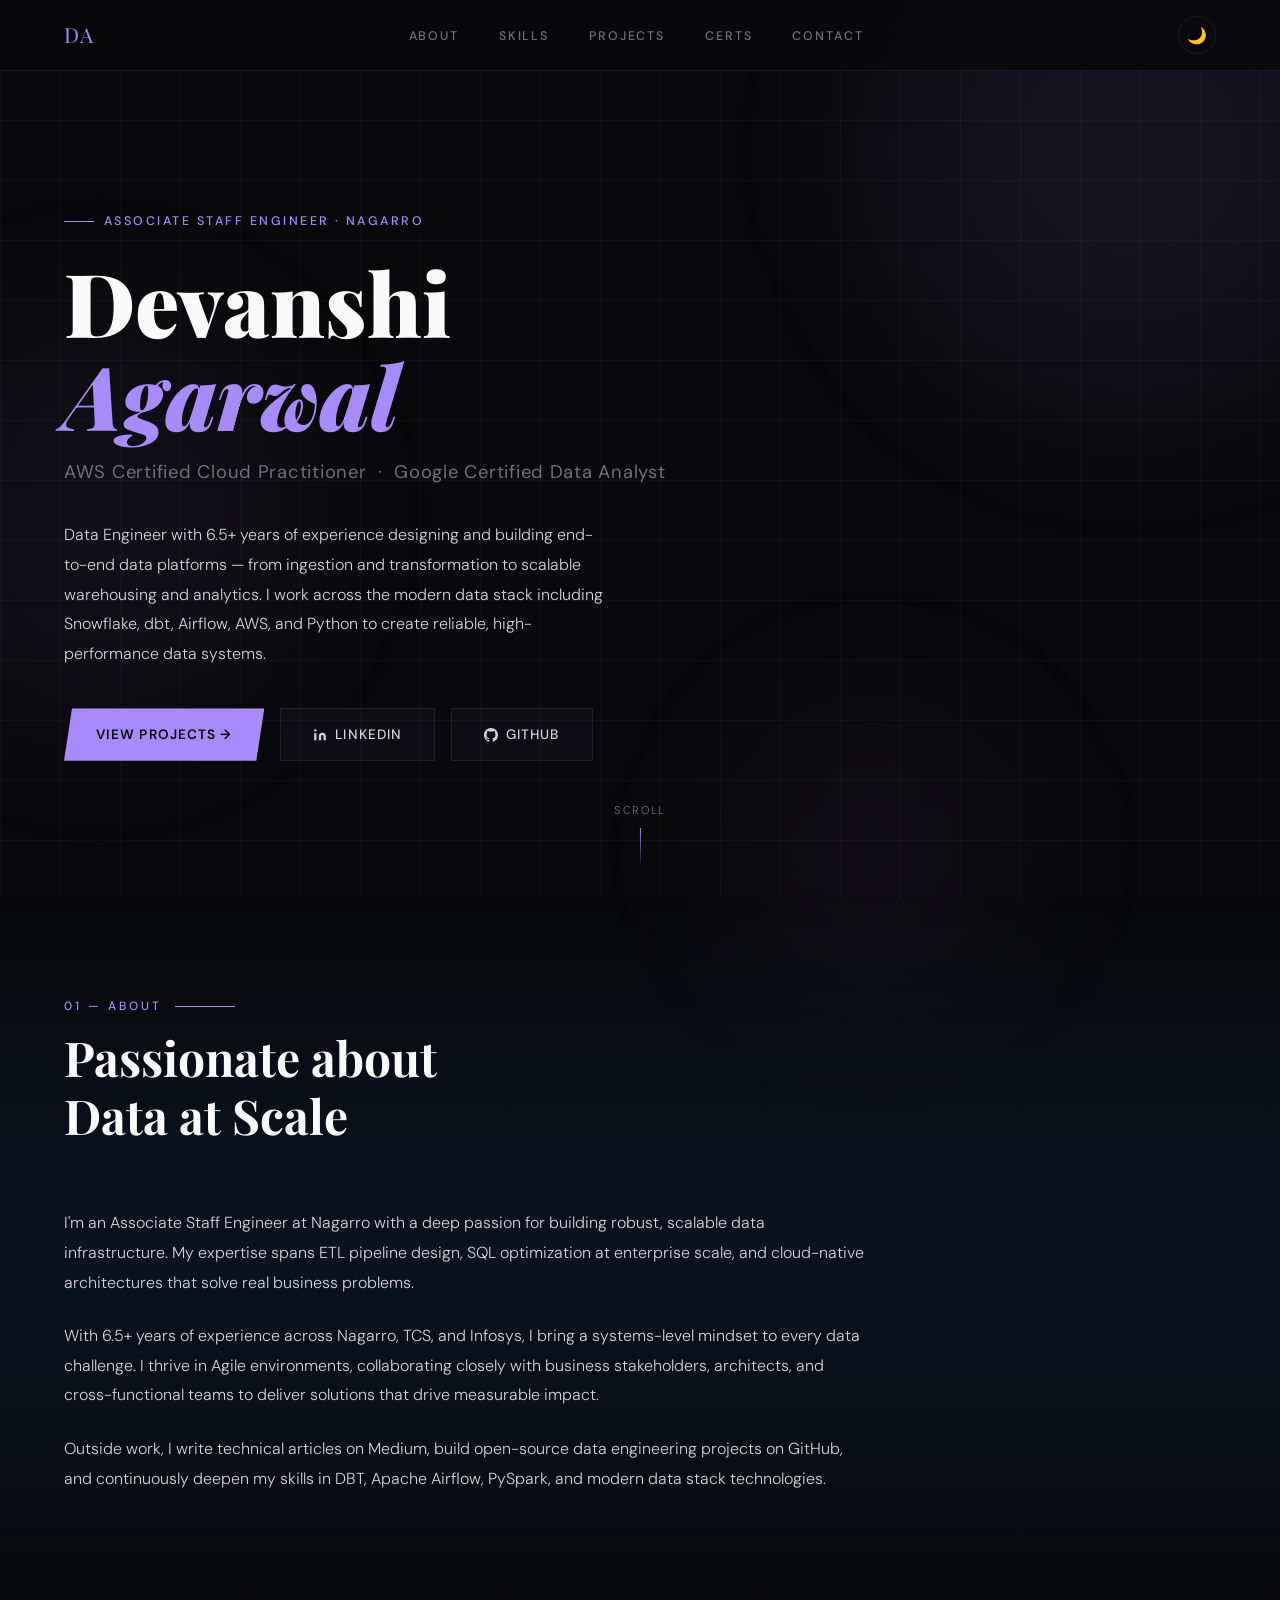
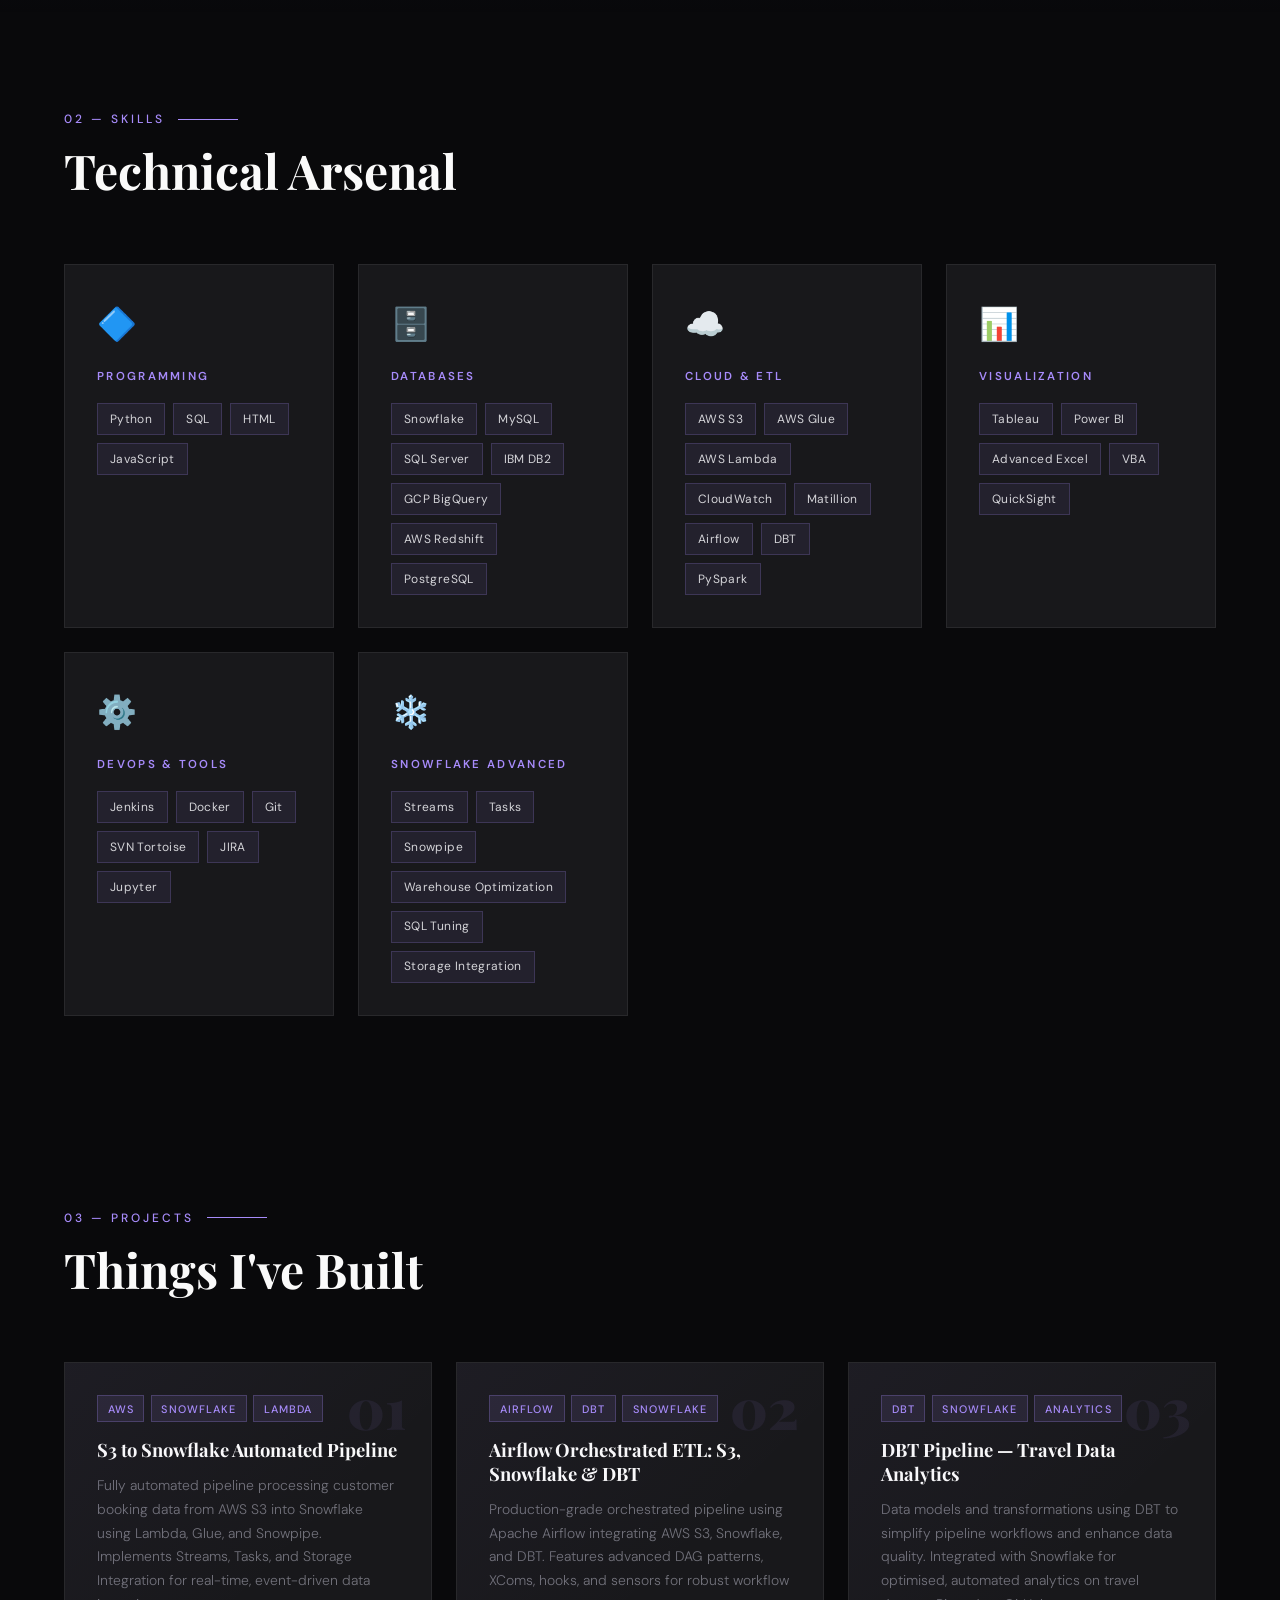
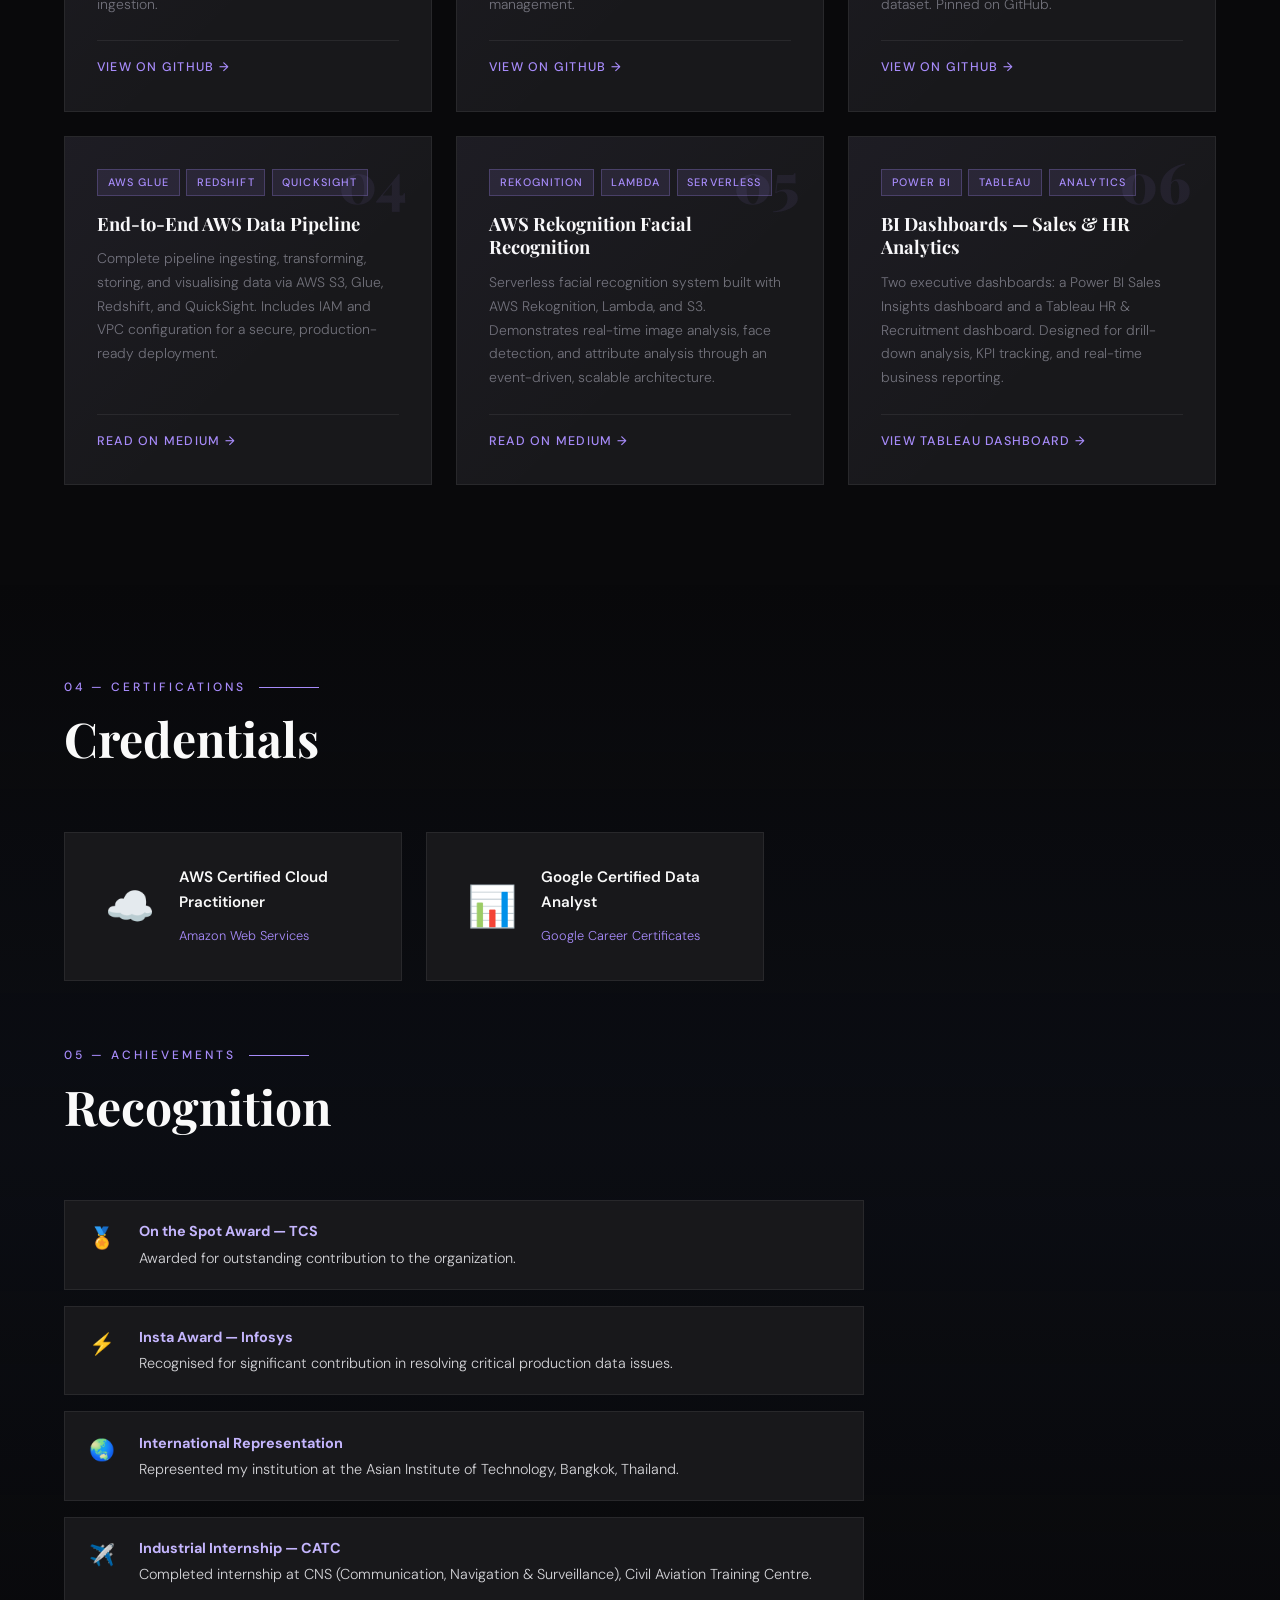
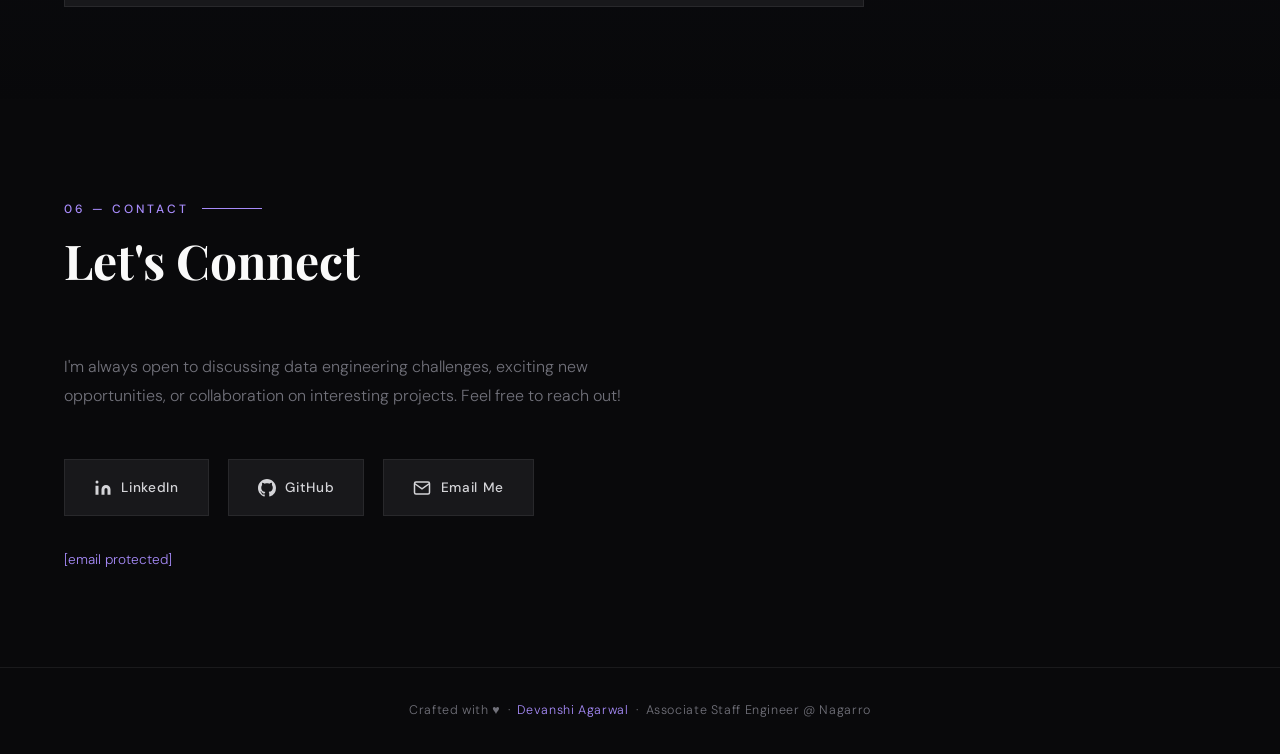
==== commit 4f679a28: "Update index.html" ====
--- a/index.html
+++ b/index.html
@@ -432,7 +432,7 @@
     .highlight-text span { font-size: 0.8rem; color: var(--text-muted); }
 
     /* SKILLS */
-    #skills { max-width: 1200px; margin: 0 auto; }
+    #skills { }
 
     .skills-grid {
       display: grid;
@@ -713,15 +713,15 @@
     .achievement-text { font-size: 0.9rem; color: var(--text); line-height: 1.6; }
 
     /* CONTACT */
-    #contact { text-align: center; }
-
-    .contact-inner { max-width: 600px; margin: 0 auto; }
+    #contact { }
+
+    .contact-inner { max-width: 600px; }
 
     .contact-desc { font-size: 1rem; color: var(--text-muted); margin-bottom: 3rem; line-height: 1.8; }
 
     .contact-links {
       display: flex;
-      justify-content: center;
+      justify-content: flex-start;
       gap: 1.2rem;
       flex-wrap: wrap;
       margin-bottom: 2rem;
@@ -844,27 +844,6 @@
       </div>
     </div>
 
-    <div class="hero-stats">
-      <div class="stat-item">
-        <div class="stat-number">6.5+</div>
-        <div class="stat-label">Years Experience</div>
-      </div>
-      <div class="stat-divider"></div>
-      <div class="stat-item">
-        <div class="stat-number">2</div>
-        <div class="stat-label">Cloud Certifications</div>
-      </div>
-      <div class="stat-divider"></div>
-      <div class="stat-item">
-        <div class="stat-number">50%</div>
-        <div class="stat-label">Load Time Reduced</div>
-      </div>
-      <div class="stat-divider"></div>
-      <div class="stat-item">
-        <div class="stat-number">70%</div>
-        <div class="stat-label">Efficiency Gained</div>
-      </div>
-    </div>
 
     <div class="scroll-hint">Scroll</div>
   </section>
@@ -1078,8 +1057,8 @@
   <!-- CONTACT -->
   <section id="contact">
     <div class="contact-inner">
-      <div class="section-header reveal" style="text-align:center;">
-        <div class="section-label" style="justify-content:center;">06 — Contact</div>
+      <div class="section-header reveal">
+        <div class="section-label">06 — Contact</div>
         <h2 class="section-title">Let's Connect</h2>
       </div>
       <p class="contact-desc reveal">I'm always open to discussing data engineering challenges, exciting new opportunities, or collaboration on interesting projects. Feel free to reach out!</p>
@@ -1097,7 +1076,7 @@
           Email Me
         </a>
       </div>
-      <p class="contact-email reveal"><a href="mailto:devanshiagarwal1034@gmail.com">devanshiagarwal1034@gmail.com</a></p>
+      <p class="contact-email reveal"><a href="/cdn-cgi/l/email-protection#0e6a6b786f607d66676f696f7c796f623f3e3d3a4e69636f6762206d6163"><span class="__cf_email__" data-cfemail="5b3f3e2d3a352833323a3c3a292c3a376a6b686f1b3c363a323775383436">[email&#160;protected]</span></a></p>
     </div>
   </section>
 
@@ -1105,7 +1084,7 @@
     Crafted with ♥ &nbsp;·&nbsp; <span>Devanshi Agarwal</span> &nbsp;·&nbsp; Associate Staff Engineer @ Nagarro
   </footer>
 
-  <script data-cfasync="false" src="/cdn-cgi/scripts/5c5dd728/cloudflare-static/email-decode.min.js"></script><script>
+  <script data-cfasync="false" src="/cdn-cgi/scripts/5c5dd728/cloudflare-static/email-decode.min.js"></script><script data-cfasync="false" src="/cdn-cgi/scripts/5c5dd728/cloudflare-static/email-decode.min.js"></script><script>
     // Theme toggle
     const toggle = document.getElementById('themeToggle');
     const html = document.documentElement;
@@ -1157,7 +1136,7 @@
     // Navbar shadow on scroll
     window.addEventListener('scroll', () => {
       document.querySelector('nav').style.boxShadow =
-        window.scrollY > 50 ? '0 4px 30px rgba(0,0,0,0.5)' : 'none';
+        window.scrollY > 50 ? '0 4px 30px rgba(0,0,0,0.3)' : 'none';
     });
   </script>
 
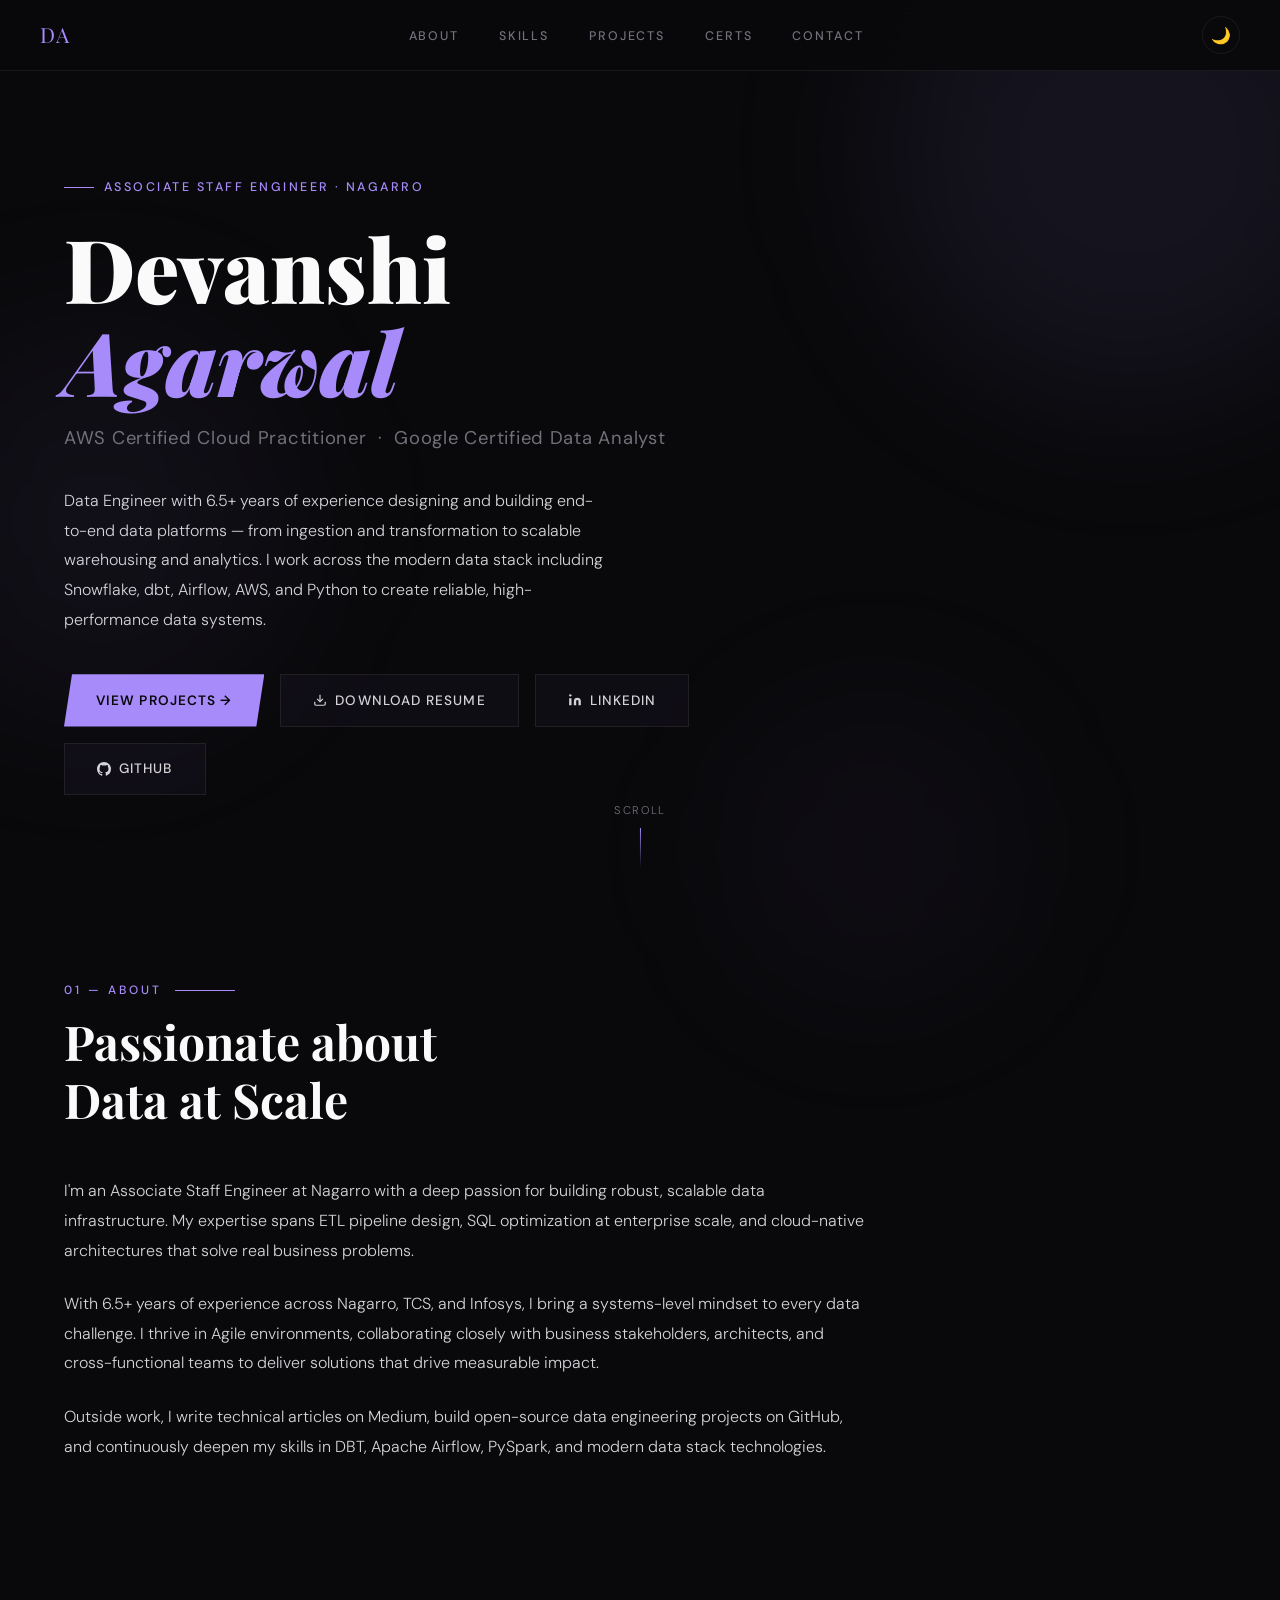
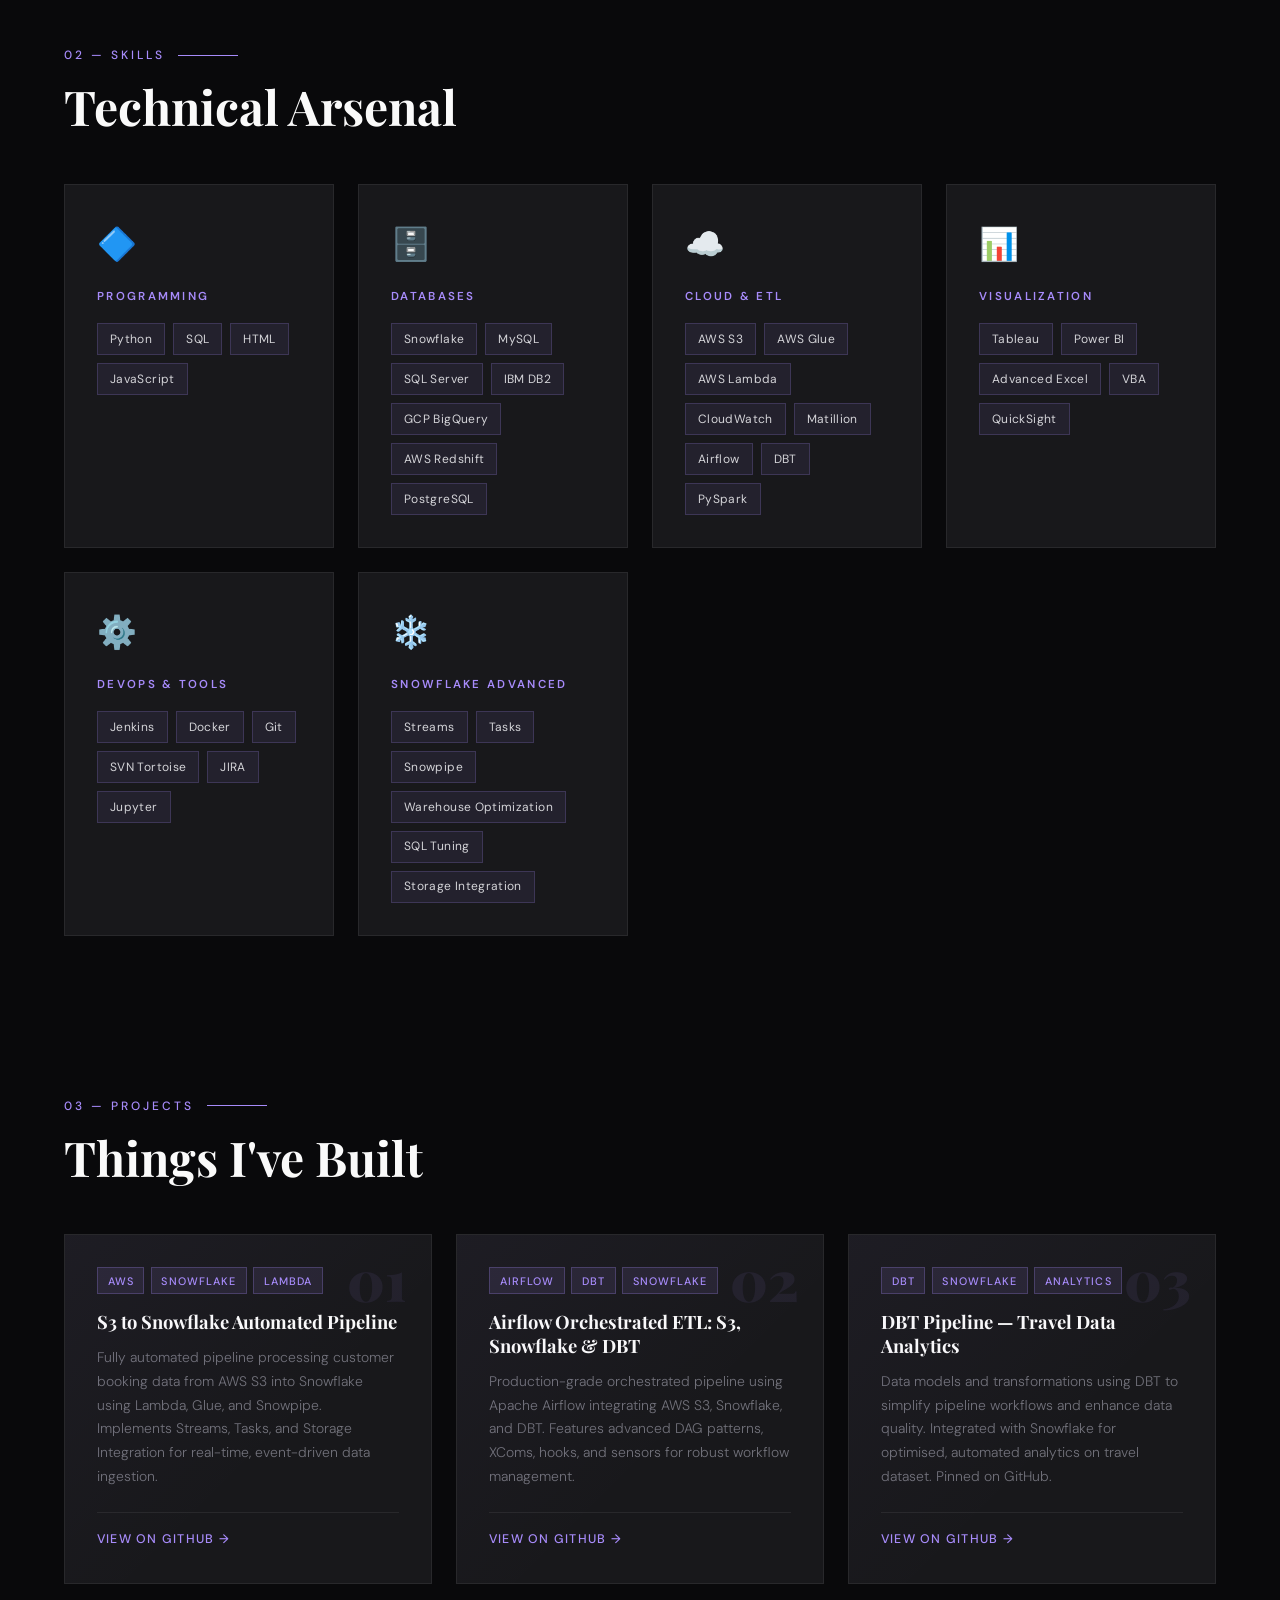
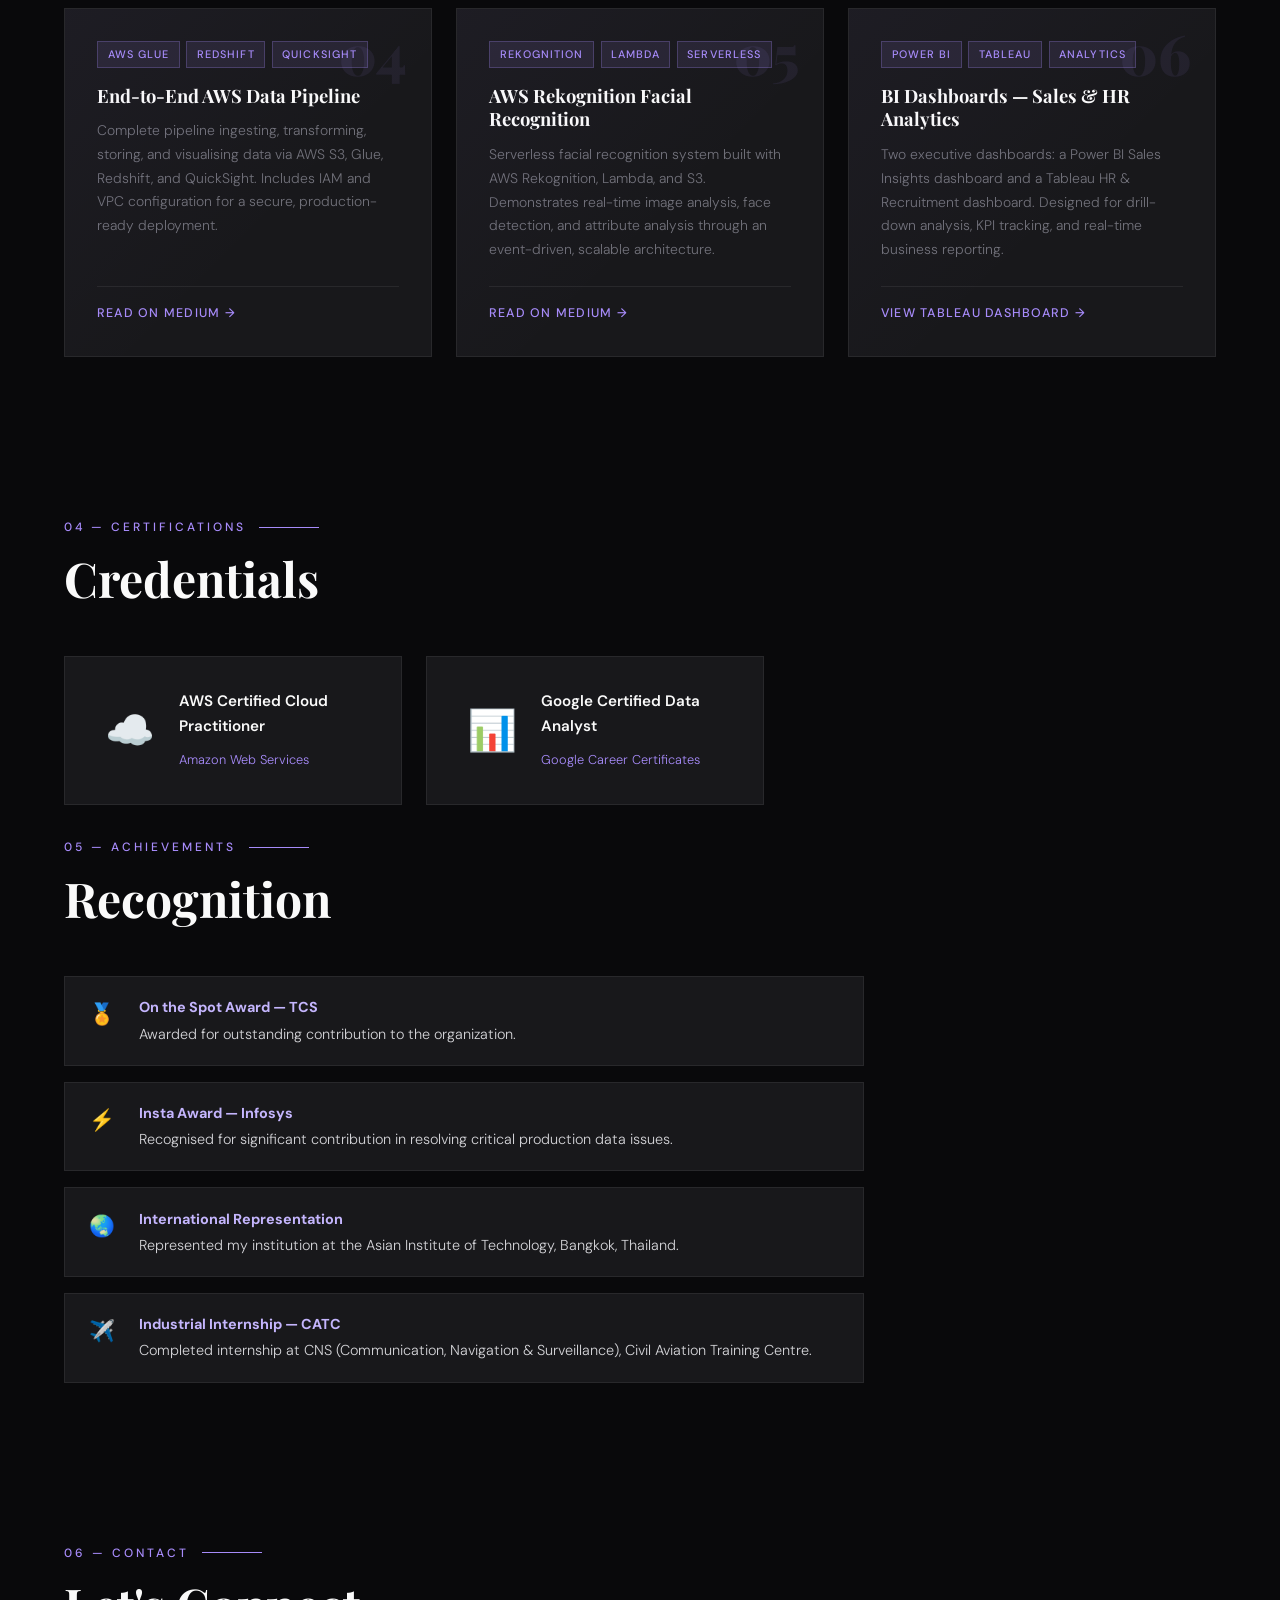
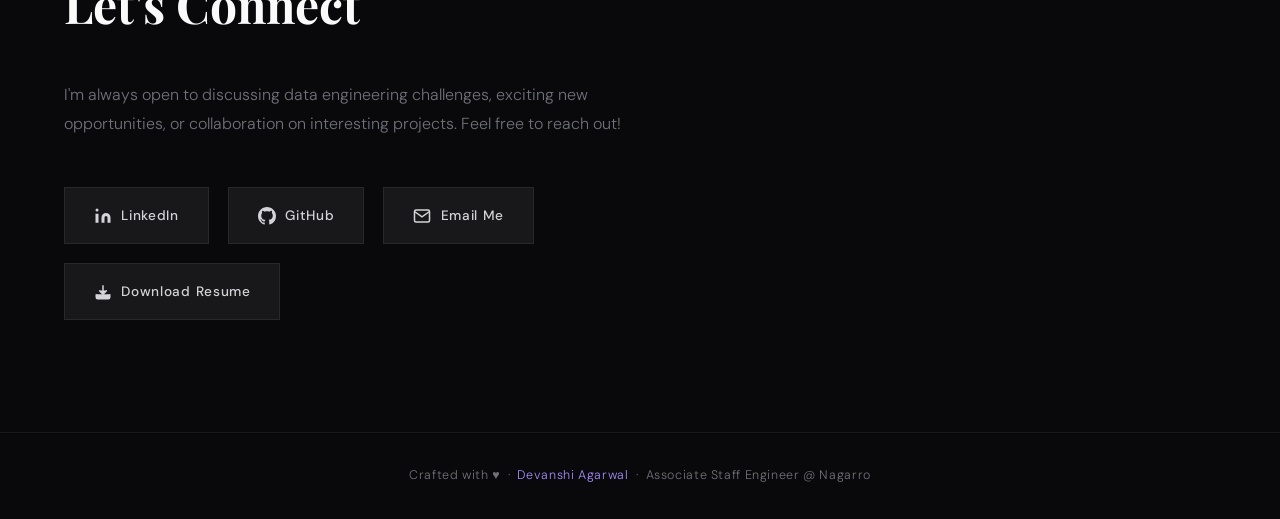
==== commit 81e5ea6b: "Refactor CSS styles and improve layout responsiveness" ====
--- a/index.html
+++ b/index.html
@@ -90,17 +90,7 @@
     ::-webkit-scrollbar-track { background: var(--navy); }
     ::-webkit-scrollbar-thumb { background: var(--gold); border-radius: 3px; }
 
-    body::before {
-      content: '';
-      position: fixed;
-      inset: 0;
-      background-image:
-        linear-gradient(rgba(255,255,255,0.03) 1px, transparent 1px),
-        linear-gradient(90deg, rgba(255,255,255,0.03) 1px, transparent 1px);
-      background-size: 60px 60px;
-      pointer-events: none;
-      z-index: 0;
-    }
+    body::before { display: none; }
 
     .orb {
       position: fixed;
@@ -124,7 +114,7 @@
       position: fixed;
       top: 0; left: 0; right: 0;
       z-index: 1000;
-      padding: 1rem 4rem;
+      padding: 1rem max(2rem, calc(50% - 600px));
       display: flex;
       justify-content: space-between;
       align-items: center;
@@ -173,7 +163,7 @@
       min-height: 100vh;
       display: flex;
       align-items: center;
-      padding: 8rem 4rem 4rem;
+      padding: 8rem max(4rem, calc(50% - 580px)) 4rem;
       position: relative;
       z-index: 1;
     }
@@ -351,12 +341,12 @@
 
     /* SECTIONS */
     section {
-      padding: 6rem 4rem;
+      padding: 5rem max(4rem, calc(50% - 580px));
       position: relative;
       z-index: 1;
     }
 
-    .section-header { margin-bottom: 4rem; }
+    .section-header { margin-bottom: 3rem; }
 
     .section-label {
       font-size: 0.75rem;
@@ -387,7 +377,7 @@
     }
 
     /* ABOUT */
-    #about { background: linear-gradient(180deg, transparent, rgba(13,30,56,0.5), transparent); }
+    #about { }
 
     .about-grid {
       display: grid;
@@ -490,7 +480,7 @@
       display: grid;
       grid-template-columns: 140px 1fr;
       gap: 3rem;
-      margin-bottom: 4rem;
+      margin-bottom: 3rem;
       position: relative;
     }
 
@@ -665,14 +655,14 @@
     .project-link:hover { gap: 0.9rem; color: var(--gold-light); }
 
     /* CERTIFICATIONS */
-    #certifications { background: linear-gradient(180deg, transparent, rgba(17,24,39,0.3), transparent); }
+    #certifications { }
 
     .certs-grid {
       display: grid;
       grid-template-columns: repeat(auto-fit, minmax(280px, 1fr));
       gap: 1.5rem;
       max-width: 700px;
-      margin-bottom: 4rem;
+      margin-bottom: 2rem;
     }
 
     .cert-card {
@@ -793,6 +783,8 @@
       nav { padding: 1rem 1.5rem; }
       .nav-links { display: none; }
       section { padding: 4rem 1.5rem; }
+      #hero { padding: 7rem 1.5rem 4rem; }
+      nav { padding: 1rem 1.5rem; }
       #hero { padding: 7rem 1.5rem 4rem; }
       .hero-stats { display: none; }
       .hero-name { font-size: 2.5rem; }
@@ -833,6 +825,10 @@
       </p>
       <div class="hero-ctas">
         <a href="#projects" class="btn-primary">View Projects →</a>
+        <a href="Devanshi Resume.pdf" download="Devanshi_Agarwal_Resume.pdf" class="btn-outline">
+          <svg viewBox="0 0 24 24" width="14" height="14" fill="none" stroke="currentColor" stroke-width="2"><path d="M21 15v4a2 2 0 0 1-2 2H5a2 2 0 0 1-2-2v-4"/><polyline points="7 10 12 15 17 10"/><line x1="12" y1="15" x2="12" y2="3"/></svg>
+          Download Resume
+        </a>
         <a href="https://www.linkedin.com/in/devanshi-agarwal-23303223a/" target="_blank" class="btn-outline">
           <svg viewBox="0 0 24 24" width="14" height="14" fill="currentColor"><path d="M16 8a6 6 0 0 1 6 6v7h-4v-7a2 2 0 0 0-2-2 2 2 0 0 0-2 2v7h-4v-7a6 6 0 0 1 6-6zM2 9h4v12H2z"/><circle cx="4" cy="4" r="2"/></svg>
           LinkedIn
@@ -1030,7 +1026,7 @@
       </div>
     </div>
 
-    <div class="section-header reveal" style="margin-top:3rem;">
+    <div class="section-header reveal" style="margin-top:2rem;">
       <div class="section-label">05 — Achievements</div>
       <h2 class="section-title">Recognition</h2>
     </div>
@@ -1071,12 +1067,15 @@
           <svg viewBox="0 0 24 24"><path d="M12 0C5.37 0 0 5.37 0 12c0 5.31 3.435 9.795 8.205 11.385.6.105.825-.255.825-.57 0-.285-.015-1.23-.015-2.235-3.015.555-3.795-.735-4.035-1.41-.135-.345-.72-1.41-1.23-1.695-.42-.225-1.02-.78-.015-.795.945-.015 1.62.87 1.845 1.23 1.08 1.815 2.805 1.305 3.495.99.105-.78.42-1.305.765-1.605-2.67-.3-5.46-1.335-5.46-5.925 0-1.305.465-2.385 1.23-3.225-.12-.3-.54-1.53.12-3.18 0 0 1.005-.315 3.3 1.23.96-.27 1.98-.405 3-.405s2.04.135 3 .405c2.295-1.56 3.3-1.23 3.3-1.23.66 1.65.24 2.88.12 3.18.765.84 1.23 1.905 1.23 3.225 0 4.605-2.805 5.625-5.475 5.925.435.375.81 1.095.81 2.22 0 1.605-.015 2.895-.015 3.3 0 .315.225.69.825.57A12.02 12.02 0 0 0 24 12c0-6.63-5.37-12-12-12z"/></svg>
           GitHub
         </a>
-        <a class="contact-link" href="/cdn-cgi/l/email-protection#3a5e5f4c5b544952535b5d5b484d5b560b0a090e7a5d575b535614595557">
+        <a class="contact-link" href="mailto:devanshiagarwal1034@gmail.com">
           <svg viewBox="0 0 24 24"><path d="M4 4h16c1.1 0 2 .9 2 2v12c0 1.1-.9 2-2 2H4c-1.1 0-2-.9-2-2V6c0-1.1.9-2 2-2z" fill="none" stroke="currentColor" stroke-width="2"/><polyline points="22,6 12,13 2,6" fill="none" stroke="currentColor" stroke-width="2"/></svg>
           Email Me
         </a>
-      </div>
-      <p class="contact-email reveal"><a href="/cdn-cgi/l/email-protection#0e6a6b786f607d66676f696f7c796f623f3e3d3a4e69636f6762206d6163"><span class="__cf_email__" data-cfemail="5b3f3e2d3a352833323a3c3a292c3a376a6b686f1b3c363a323775383436">[email&#160;protected]</span></a></p>
+        <a class="contact-link" href="YOUR_RESUME_LINK_HERE" download="Devanshi_Agarwal_Resume.pdf">
+          <svg viewBox="0 0 24 24" width="18" height="18" fill="none" stroke="currentColor" stroke-width="2"><path d="M21 15v4a2 2 0 0 1-2 2H5a2 2 0 0 1-2-2v-4"/><polyline points="7 10 12 15 17 10"/><line x1="12" y1="15" x2="12" y2="3"/></svg>
+          Download Resume
+        </a>
+      </div>
     </div>
   </section>
 
